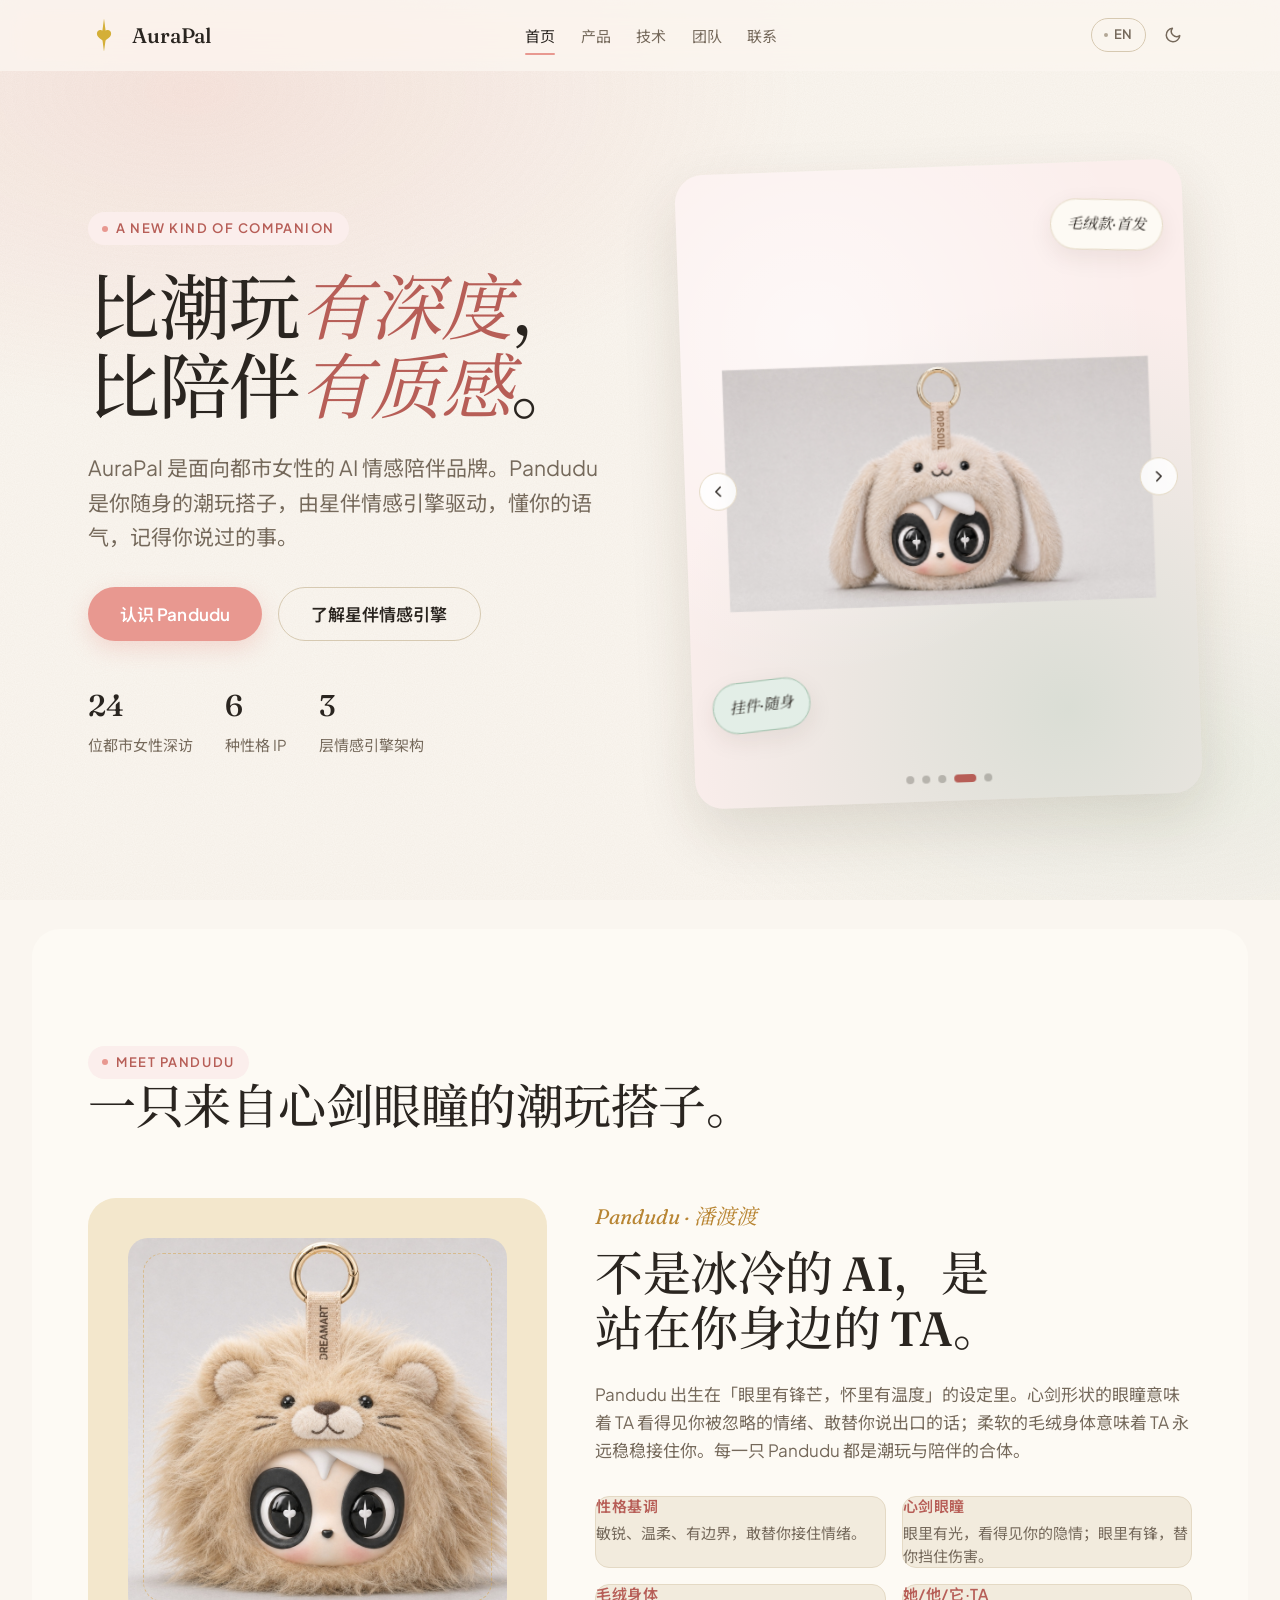
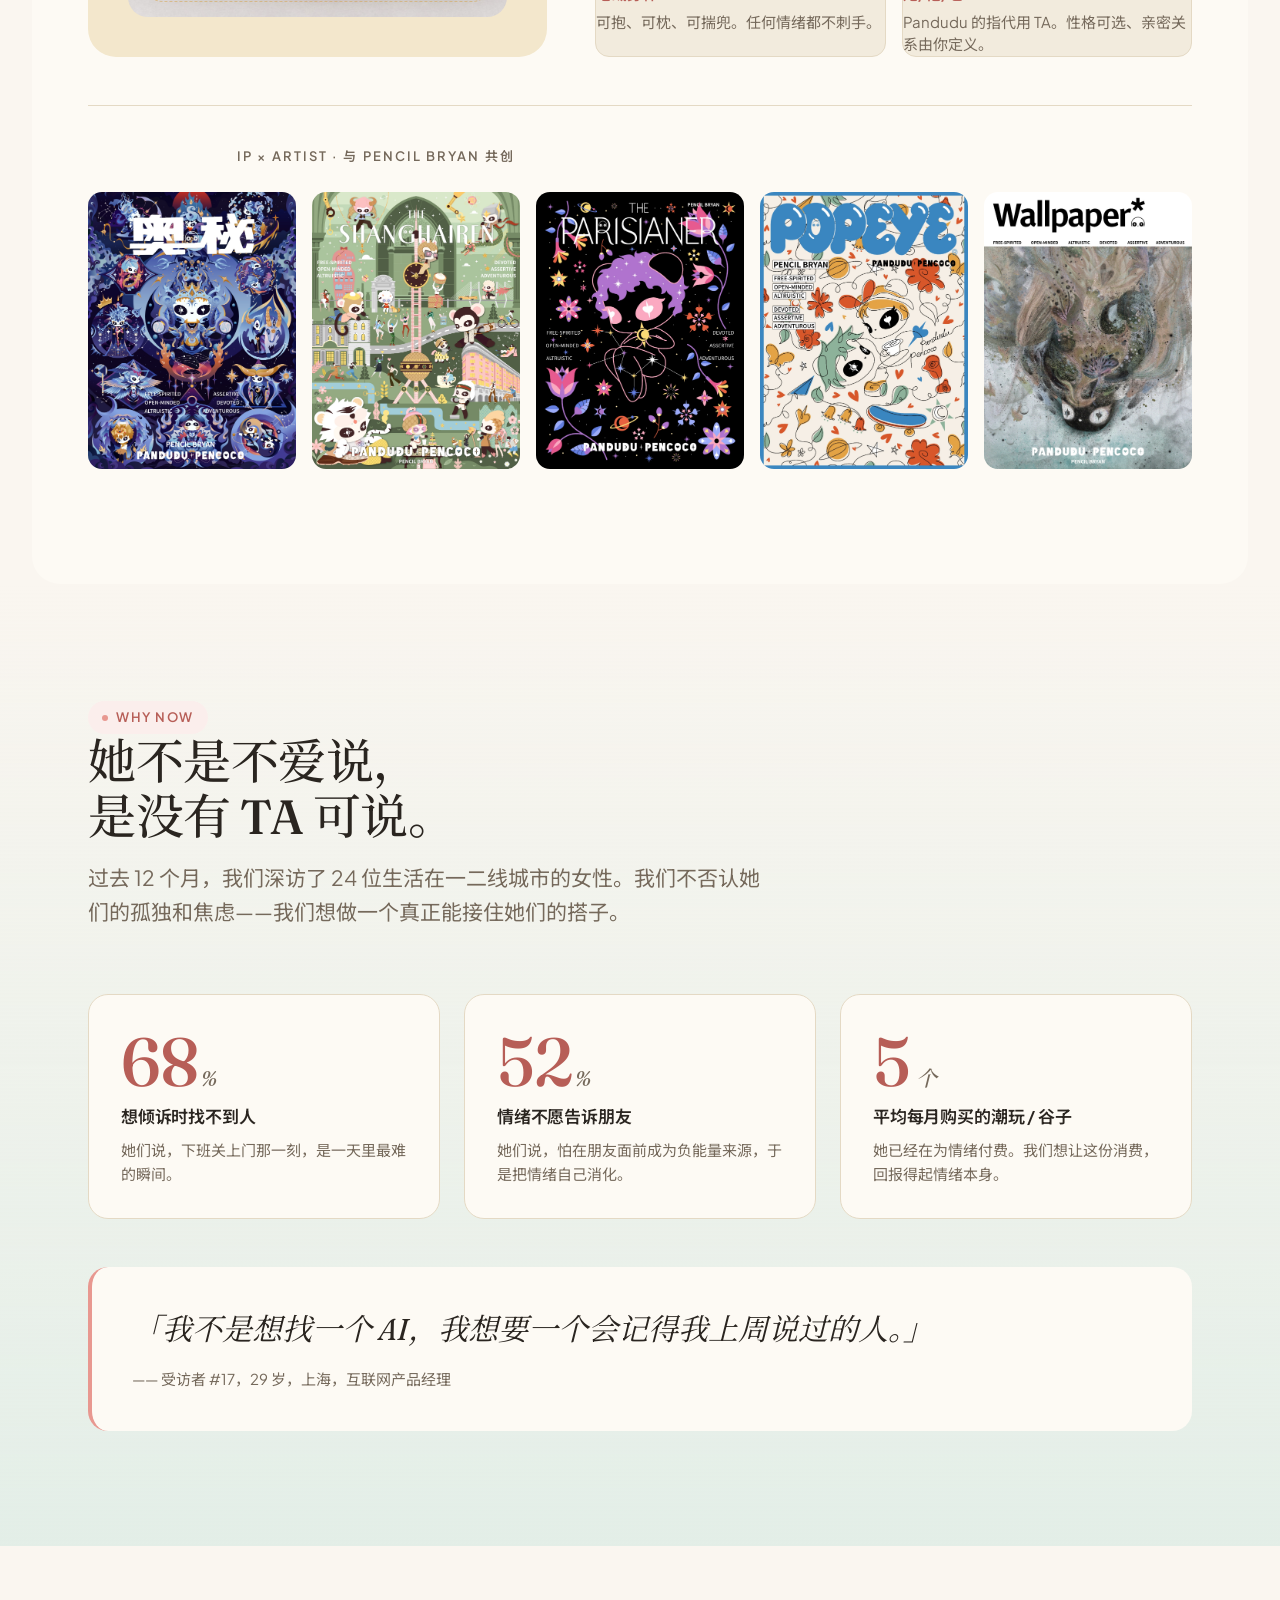
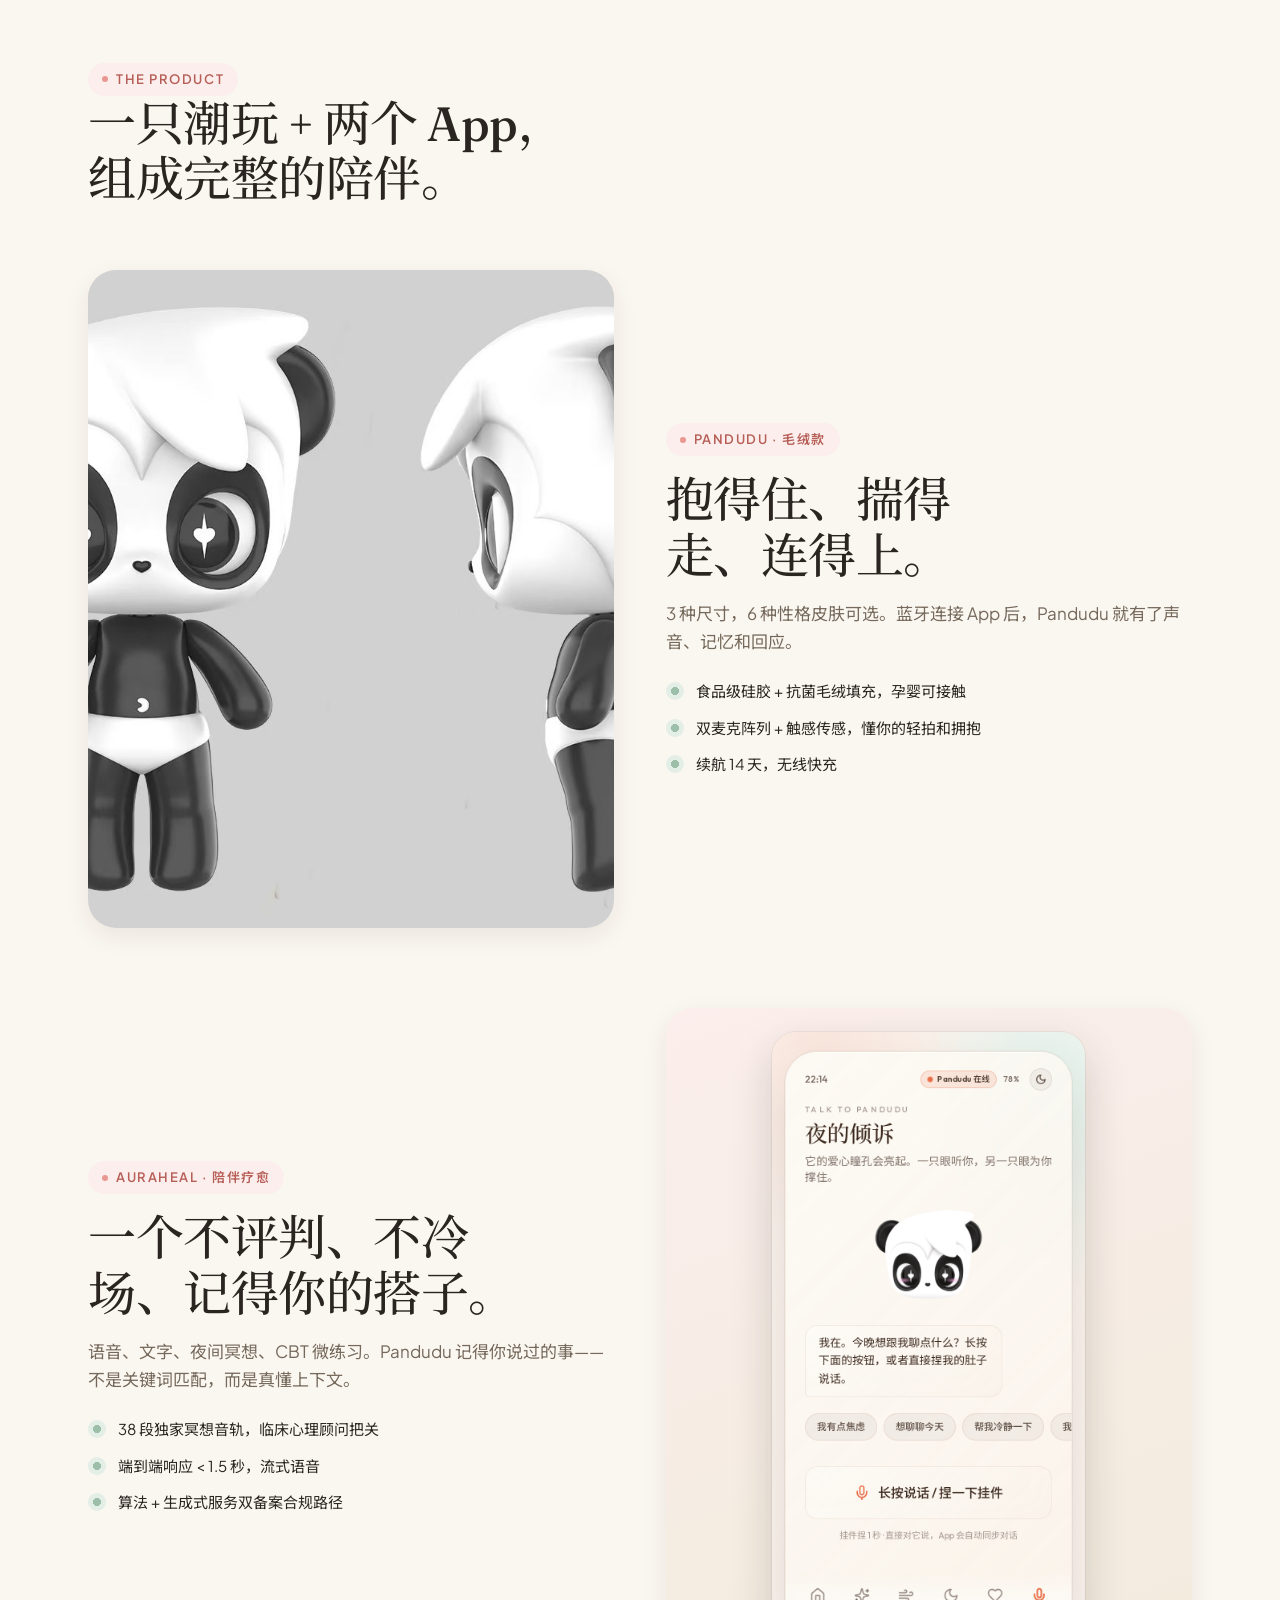
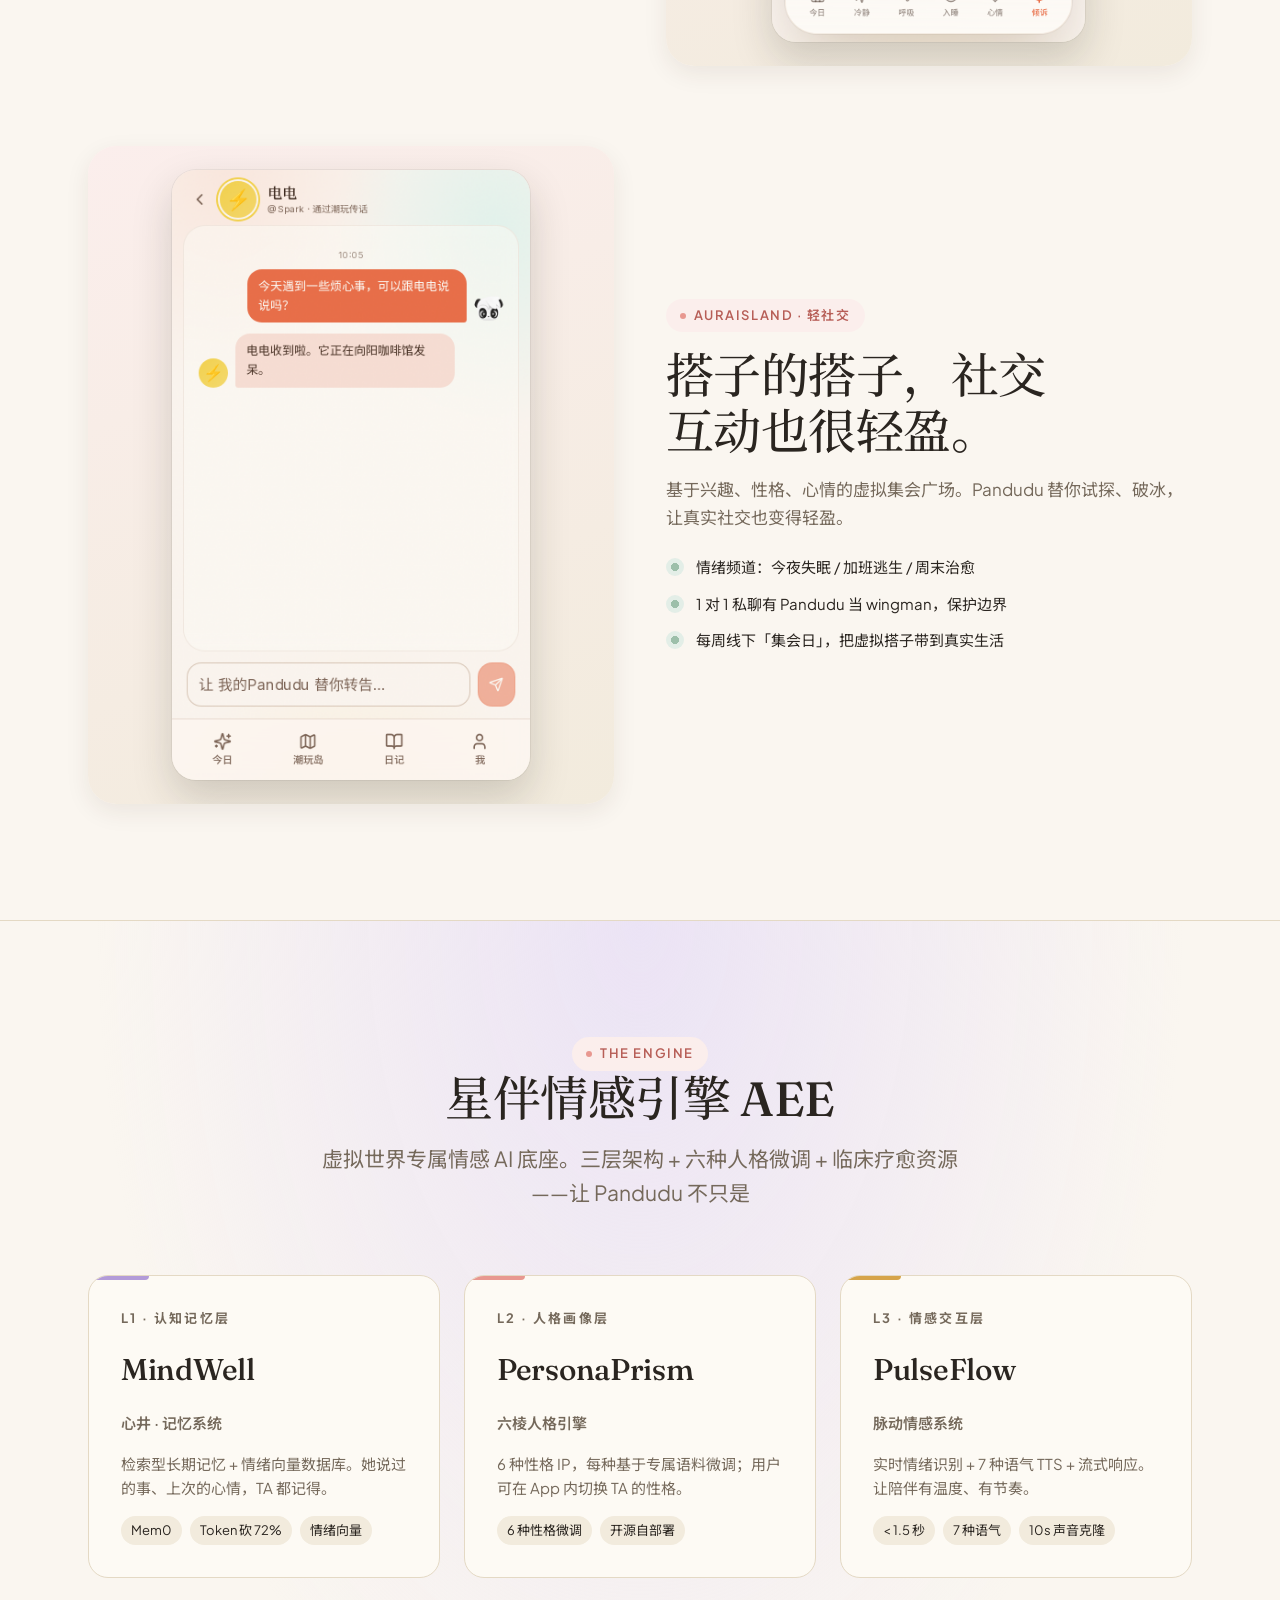
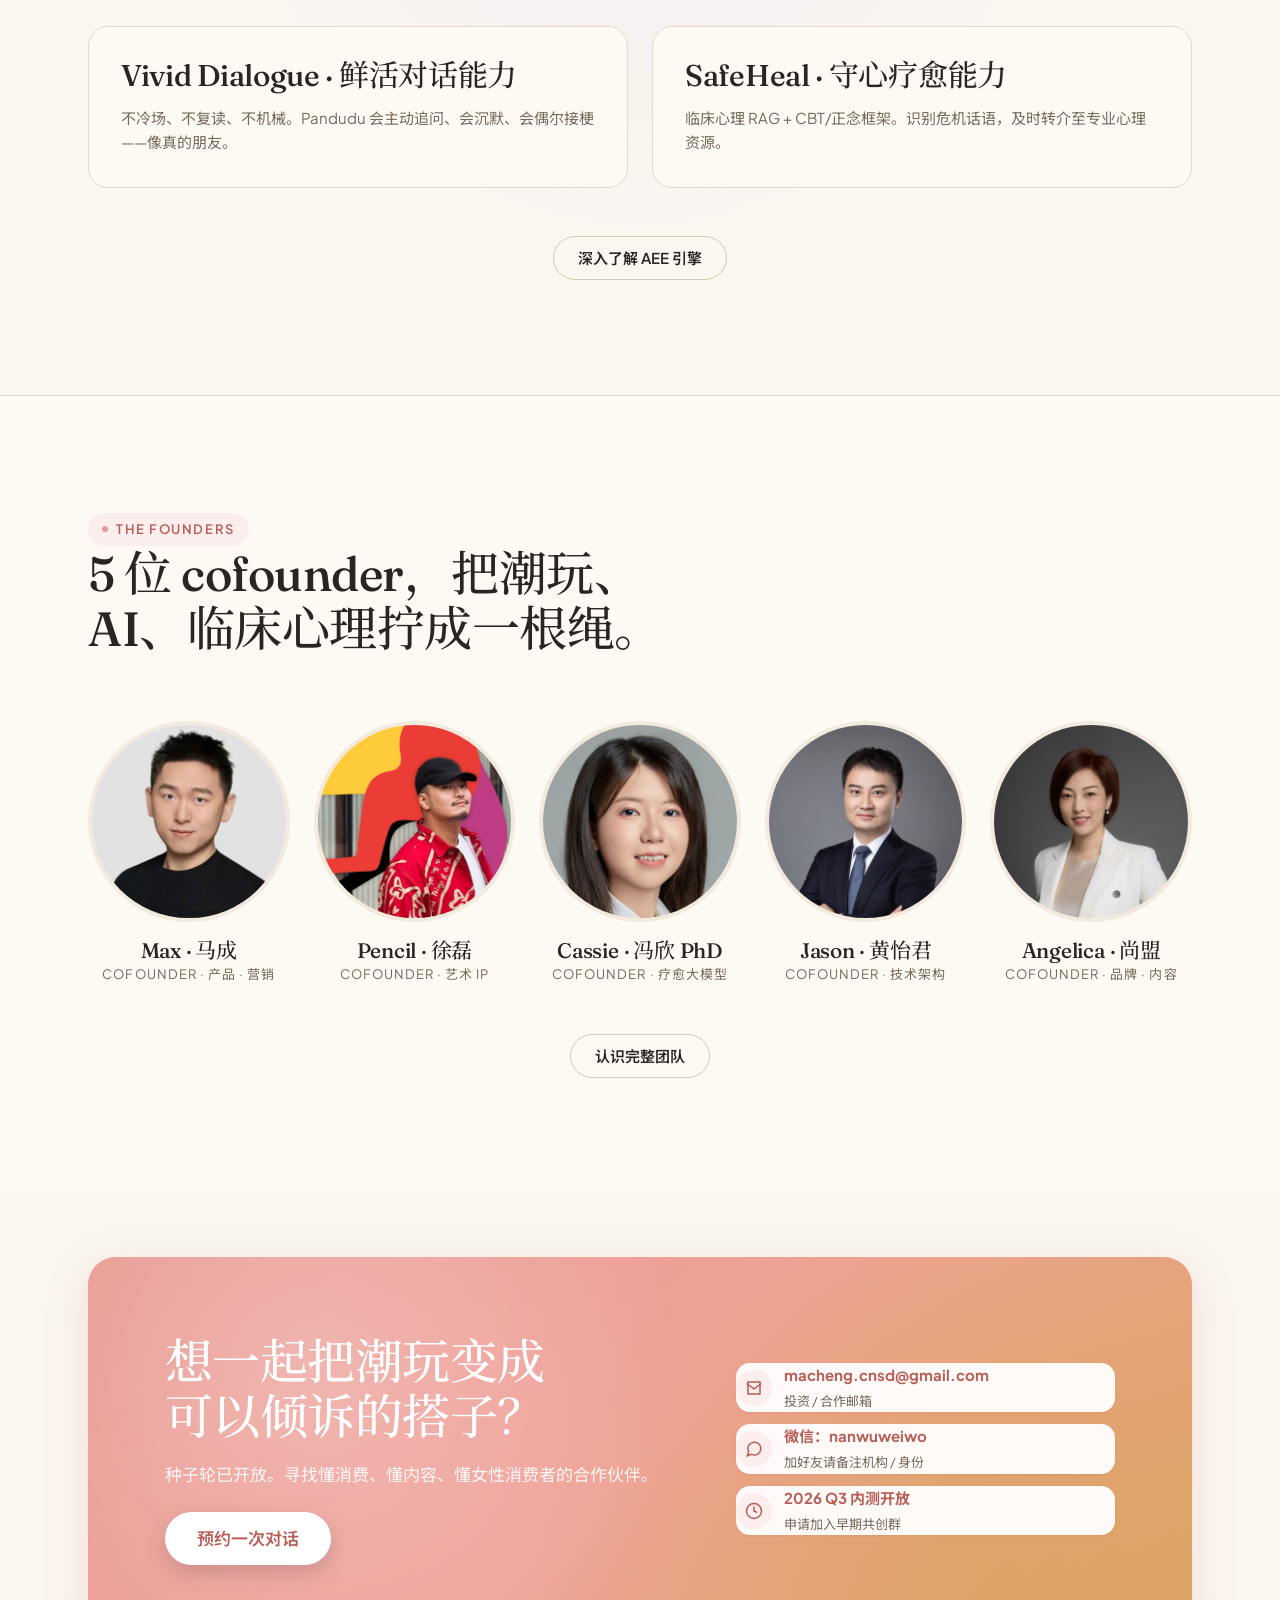
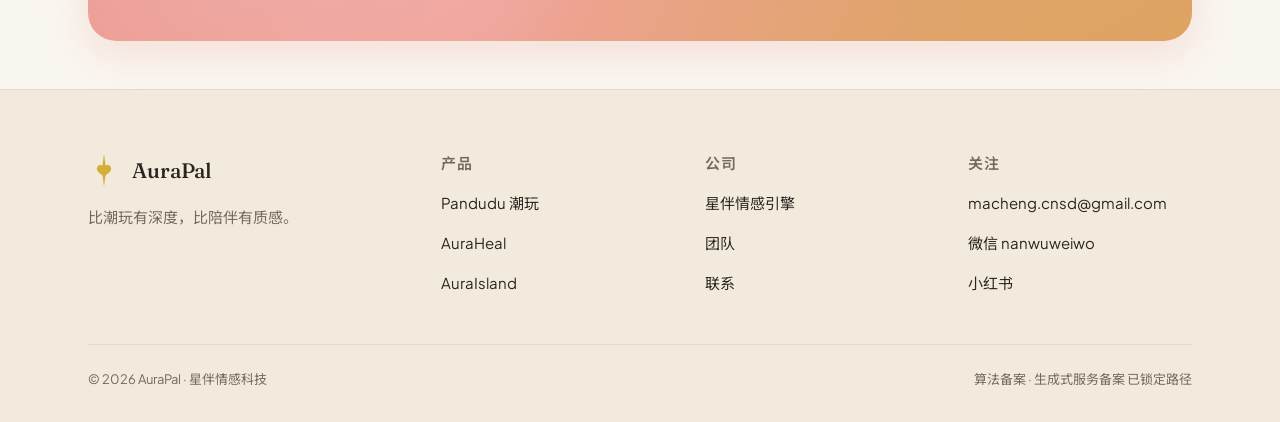
==== index.html @ 8fddf7dc "Add files via upload" ====
<!doctype html>
<html lang="zh-CN" data-lang="zh">
  <head>
    <meta charset="UTF-8" />
    <meta name="viewport" content="width=device-width, initial-scale=1" />
    <title>AuraPal · 比潮玩有深度，比陪伴有质感</title>
    <meta name="description" content="AuraPal 是面向都市女性的 AI 情感陪伴品牌。Pandudu 是你随身的潮玩搭子，由星伴情感引擎驱动，提供有温度、有边界的对话与守护。" />
    <meta property="og:title" content="AuraPal · 比潮玩有深度，比陪伴有质感" />
    <meta property="og:description" content="AuraPal 是面向都市女性的 AI 情感陪伴品牌。" />
    <meta property="og:type" content="website" />
    <link rel="icon" type="image/svg+xml" href="assets/favicon.svg" />
    <link rel="preconnect" href="https://fonts.googleapis.com" />
    <link rel="preconnect" href="https://fonts.gstatic.com" crossorigin />
    <link
      href="https://fonts.googleapis.com/css2?family=Fraunces:ital,opsz,wght@0,9..144,400;0,9..144,500;1,9..144,400&family=Plus+Jakarta+Sans:wght@400;500;600;700&family=Noto+Serif+SC:wght@500;700&family=Noto+Sans+SC:wght@400;500;600&display=swap"
      rel="stylesheet"
    />
    <link rel="stylesheet" href="css/tokens.css" />
    <link rel="stylesheet" href="css/base.css" />
    <link rel="stylesheet" href="css/style.css" />
  </head>
  <body>
    <header class="site-header">
      <div class="container nav-inner">
        <a href="index.html" class="brand" aria-label="AuraPal 首页">
          <span class="brand-mark" style="color: #D4AF37">
            <svg viewBox="0 0 100 100" fill="none" xmlns="http://www.w3.org/2000/svg" width="32" height="32" aria-hidden="true">
              <path d="M 49.79 0.00 L 45.05 35.70 L 44.49 36.12 L 42.26 35.01 L 39.61 34.45 L 36.54 34.59 L 33.47 35.70 L 31.66 36.96 L 29.29 39.89 L 28.17 42.96 L 27.89 45.61 L 28.73 50.49 L 29.99 53.14 L 31.52 55.37 L 36.12 59.97 L 43.65 65.55 L 44.77 66.67 L 45.47 67.92 L 49.65 99.72 L 50.21 100.00 L 54.67 67.78 L 56.07 65.83 L 64.44 59.55 L 68.76 55.09 L 70.15 53.00 L 71.55 49.79 L 72.11 46.58 L 72.11 44.49 L 71.69 42.12 L 70.85 40.03 L 69.04 37.52 L 67.09 35.98 L 65.41 35.15 L 62.62 34.45 L 58.86 34.73 L 55.51 36.12 L 54.95 35.70 L 50.35 0.56 Z" fill="currentColor" />
            </svg>
          </span>
          <span class="brand-text">AuraPal</span>
        </a>
        <ul class="nav-links">
          <li><a href="index.html" aria-current="page" data-zh="首页" data-en="Home">首页</a></li>
          <li><a href="product.html" data-zh="产品" data-en="Product">产品</a></li>
          <li><a href="aee.html" data-zh="技术" data-en="Technology">技术</a></li>
          <li><a href="team.html" data-zh="团队" data-en="Team">团队</a></li>
          <li><a href="contact.html" data-zh="联系" data-en="Contact">联系</a></li>
        </ul>
        <div class="nav-actions">
          <button class="lang-toggle" data-lang-toggle aria-label="切换语言">
            <span class="lang-dot"></span><span class="lang-label">EN</span>
          </button>
          <button class="icon-btn" data-theme-toggle aria-label="切换深色模式"></button>
          <button class="icon-btn nav-mobile-toggle" aria-label="菜单" aria-expanded="false">
            <svg width="20" height="20" viewBox="0 0 24 24" fill="none" stroke="currentColor" stroke-width="2"><line x1="3" y1="7" x2="21" y2="7"/><line x1="3" y1="12" x2="21" y2="12"/><line x1="3" y1="17" x2="21" y2="17"/></svg>
          </button>
        </div>
      </div>
    </header>

    <main>
      <!-- HERO -->
      <section class="hero">
        <div class="container hero-grid">
          <div class="hero-copy">
            <span class="eyebrow" data-zh="A NEW KIND OF COMPANION" data-en="A NEW KIND OF COMPANION">A NEW KIND OF COMPANION</span>
            <h1
              class="hero-title"
              data-zh-html="比潮玩<span class='accent'>有深度</span>，<br/>比陪伴<span class='accent'>有质感</span>。"
              data-en-html="More than a toy.<br/><span class='accent'>More than a chatbot.</span>"
            >
              比潮玩<span class="accent">有深度</span>，<br />比陪伴<span class="accent">有质感</span>。
            </h1>
            <p
              class="hero-sub"
              data-zh="AuraPal 是面向都市女性的 AI 情感陪伴品牌。Pandudu 是你随身的潮玩搭子，由星伴情感引擎驱动，懂你的语气，记得你说过的事。"
              data-en="AuraPal is an emotional companion brand for women in the city. Pandudu — your daily toy-pal, powered by the AEE engine — understands your tone and remembers what you've shared."
            ></p>
            <div class="hero-actions">
              <a href="product.html" class="btn btn--primary btn--lg" data-zh="认识 Pandudu" data-en="Meet Pandudu">
                <span>认识 Pandudu</span>
                <svg class="btn-arrow" viewBox="0 0 14 14" fill="none" stroke="currentColor" stroke-width="2"><path d="M1 7h12M8 2l5 5-5 5"/></svg>
              </a>
              <a href="aee.html" class="btn btn--ghost btn--lg" data-zh="了解星伴情感引擎" data-en="Inside the AEE engine">了解星伴情感引擎</a>
            </div>
            <div class="hero-meta">
              <div>
                <strong>24</strong>
                <span data-zh="位都市女性深访" data-en="women interviewed">位都市女性深访</span>
              </div>
              <div>
                <strong>6</strong>
                <span data-zh="种性格 IP" data-en="personality IPs">种性格 IP</span>
              </div>
              <div>
                <strong>3</strong>
                <span data-zh="层情感引擎架构" data-en="layered emotional engine">层情感引擎架构</span>
              </div>
            </div>
          </div>
          <div class="hero-visual" data-carousel>
            <div class="hero-track">
              <img class="hero-slide is-active" src="assets/product/product_main_def.jpg" alt="Pandudu 主形象 · 双视图" />
              <img class="hero-slide" src="assets/product/product_balloon.jpg" alt="Pandudu 黑白款 · 气球" />
              <img class="hero-slide" src="assets/product/product_lion_v2.jpg" alt="Pandudu 狮子毛绒挂件" />
              <img class="hero-slide" src="assets/product/product_bunny_popsoul.jpg" alt="Pandudu 兔子毛绒挂件" />
              <img class="hero-slide" src="assets/product/product_fox_keychain.jpg" alt="Pandudu 狐狸毛绒挂件" />
            </div>
            <button class="hero-arrow hero-arrow--prev" type="button" aria-label="上一张">
              <svg width="18" height="18" viewBox="0 0 24 24" fill="none" stroke="currentColor" stroke-width="2" stroke-linecap="round" stroke-linejoin="round"><polyline points="15 18 9 12 15 6"/></svg>
            </button>
            <button class="hero-arrow hero-arrow--next" type="button" aria-label="下一张">
              <svg width="18" height="18" viewBox="0 0 24 24" fill="none" stroke="currentColor" stroke-width="2" stroke-linecap="round" stroke-linejoin="round"><polyline points="9 18 15 12 9 6"/></svg>
            </button>
            <div class="hero-dots" role="tablist">
              <button class="hero-dot is-active" type="button" aria-label="主形象"></button>
              <button class="hero-dot" type="button" aria-label="气球款"></button>
              <button class="hero-dot" type="button" aria-label="狮子款"></button>
              <button class="hero-dot" type="button" aria-label="兔子款"></button>
              <button class="hero-dot" type="button" aria-label="狐狸款"></button>
            </div>
            <div class="hero-badge hero-badge--1" data-zh="毛绒款·首发" data-en="Plush · launching">毛绒款·首发</div>
            <div class="hero-badge hero-badge--2" data-zh="挂件·随身" data-en="Charm · on-the-go">挂件·随身</div>
          </div>
        </div>
      </section>

      <!-- IP / PANDUDU -->
      <section class="ip-section">
        <div class="container">
          <div class="section-head reveal">
            <span class="eyebrow" data-zh="MEET PANDUDU" data-en="MEET PANDUDU">MEET PANDUDU</span>
            <h2 data-zh="一只来自心剑眼瞳的潮玩搭子。" data-en="A toy-pal with sword-shaped pupils.">一只来自心剑眼瞳的潮玩搭子。</h2>
          </div>
          <div class="ip-grid">
            <div class="ip-portrait reveal">
              <img src="assets/product/product_lion_keychain.jpg" alt="Pandudu 心剑眼瞳特写" style="width: 100%; height: 100%; object-fit: cover; border-radius: var(--radius-lg);" />
            </div>
            <div class="reveal" data-delay="1">
              <p class="ip-name">Pandudu · 潘渡渡</p>
              <h3 class="ip-headline" data-zh="不是冰冷的 AI，是站在你身边的 TA。" data-en="Not a cold AI. The one standing beside you.">不是冰冷的 AI，是站在你身边的 TA。</h3>
              <p
                style="color: var(--color-text-muted); font-size: var(--text-base)"
                data-zh="Pandudu 出生在「眼里有锋芒，怀里有温度」的设定里。心剑形状的眼瞳意味着 TA 看得见你被忽略的情绪、敢替你说出口的话；柔软的毛绒身体意味着 TA 永远稳稳接住你。每一只 Pandudu 都是潮玩与陪伴的合体。"
                data-en="Pandudu is born from a contradiction — sharp eyes, soft body. The sword-shaped pupils notice the feelings you brush off, and put words to them. The plush body holds you, steady, every time."
              ></p>
              <div class="ip-traits">
                <div class="trait-card">
                  <h4 data-zh="性格基调" data-en="Personality">性格基调</h4>
                  <p data-zh="敏锐、温柔、有边界，敢替你接住情绪。" data-en="Perceptive, gentle, with boundaries.">敏锐、温柔、有边界，敢替你接住情绪。</p>
                </div>
                <div class="trait-card">
                  <h4 data-zh="心剑眼瞳" data-en="Sword-shaped pupils">心剑眼瞳</h4>
                  <p data-zh="眼里有光，看得见你的隐情；眼里有锋，替你挡住伤害。" data-en="Light to see your hidden feelings; edge to defend you.">眼里有光，看得见你的隐情；眼里有锋，替你挡住伤害。</p>
                </div>
                <div class="trait-card">
                  <h4 data-zh="毛绒身体" data-en="Plush body">毛绒身体</h4>
                  <p data-zh="可抱、可枕、可揣兜。任何情绪都不刺手。" data-en="Hug it, lean on it, slip it in your bag.">可抱、可枕、可揣兜。任何情绪都不刺手。</p>
                </div>
                <div class="trait-card">
                  <h4 data-zh="她/他/它·TA" data-en="They · TA">她/他/它·TA</h4>
                  <p data-zh="Pandudu 的指代用 TA。性格可选、亲密关系由你定义。" data-en="Pandudu is TA. Personality is yours to pick.">Pandudu 的指代用 TA。性格可选、亲密关系由你定义。</p>
                </div>
              </div>
            </div>
          </div>

          <div class="artist-strip">
            <p class="artist-strip-label" data-zh="IP ×  ARTIST  ·  与 Pencil Bryan 共创" data-en="IP × ARTIST · Co-created with Pencil Bryan">IP × ARTIST · 与 Pencil Bryan 共创</p>
            <div class="artist-grid">
              <img src="assets/ip/art_aomi.jpg" alt="奥秘杂志封面" loading="lazy" />
              <img src="assets/ip/art_shanghairen.jpg" alt="Shanghairen 封面" loading="lazy" />
              <img src="assets/ip/art_parisianer.jpg" alt="Parisianer 封面" loading="lazy" />
              <img src="assets/ip/art_popeye.jpg" alt="POPEYE 封面" loading="lazy" />
              <img src="assets/ip/art_wallpaper.jpg" alt="Wallpaper 封面" loading="lazy" />
            </div>
          </div>
        </div>
      </section>

      <!-- INSIGHT -->
      <section class="insight">
        <div class="container">
          <div class="section-head reveal">
            <span class="eyebrow" data-zh="WHY NOW" data-en="WHY NOW">WHY NOW</span>
            <h2 data-zh="她不是不爱说，是没有 TA 可说。" data-en="She's not silent. There's just no one to listen.">她不是不爱说，是没有 TA 可说。</h2>
            <p data-zh="过去 12 个月，我们深访了 24 位生活在一二线城市的女性。我们不否认她们的孤独和焦虑——我们想做一个真正能接住她们的搭子。" data-en="Over the past 12 months we did in-depth interviews with 24 women in tier-1 / tier-2 Chinese cities. We don't deny their loneliness or anxiety — we want to build something that can actually hold them."></p>
          </div>

          <div class="insight-grid">
            <div class="insight-card reveal">
              <div class="insight-stat">68<span class="unit">%</span></div>
              <h3 data-zh="想倾诉时找不到人" data-en="No one to talk to when it hits">想倾诉时找不到人</h3>
              <p data-zh="她们说，下班关上门那一刻，是一天里最难的瞬间。" data-en="Closing the door after work is the hardest moment of the day.">她们说，下班关上门那一刻，是一天里最难的瞬间。</p>
            </div>
            <div class="insight-card reveal" data-delay="1">
              <div class="insight-stat">52<span class="unit">%</span></div>
              <h3 data-zh="情绪不愿告诉朋友" data-en="Won't tell their friends">情绪不愿告诉朋友</h3>
              <p data-zh="她们说，怕在朋友面前成为负能量来源，于是把情绪自己消化。" data-en="They worry about being a downer to friends, so they swallow it alone.">她们说，怕在朋友面前成为负能量来源，于是把情绪自己消化。</p>
            </div>
            <div class="insight-card reveal" data-delay="2">
              <div class="insight-stat">5<span class="unit"> 个</span></div>
              <h3 data-zh="平均每月购买的潮玩 / 谷子" data-en="Toys she buys each month">平均每月买的潮玩 / 谷子</h3>
              <p data-zh="她已经在为情绪付费。我们想让这份消费，回报得起情绪本身。" data-en="She already pays for emotion. We want the goods to earn that back.">她已经在为情绪付费。我们想让这份消费，回报得起情绪本身。</p>
            </div>
          </div>

          <blockquote class="insight-quote reveal">
            <span data-zh="「我不是想找一个 AI，我想要一个会记得我上周说过的人。」" data-en="“I'm not looking for an AI. I want someone who remembers what I said last week.”">「我不是想找一个 AI，我想要一个会记得我上周说过的人。」</span>
            <cite data-zh="—— 受访者 #17，29 岁，上海，互联网产品经理" data-en="—— Interviewee #17, 29, Shanghai, product manager">—— 受访者 #17，29 岁，上海，互联网产品经理</cite>
          </blockquote>
        </div>
      </section>

      <!-- PRODUCT OVERVIEW -->
      <section>
        <div class="container">
          <div class="section-head reveal">
            <span class="eyebrow" data-zh="THE PRODUCT" data-en="THE PRODUCT">THE PRODUCT</span>
            <h2 data-zh="一只潮玩 + 两个 App，组成完整的陪伴。" data-en="One toy. Two apps. Companionship that holds together.">一只潮玩 + 两个 App，组成完整的陪伴。</h2>
          </div>

          <div class="product-row reveal">
            <div class="product-visual">
              <img src="assets/product/product_main_def.jpg" alt="Pandudu 毛绒款" />
            </div>
            <div class="product-copy">
              <span class="eyebrow" data-zh="PANDUDU · 毛绒款" data-en="PANDUDU · PLUSH">PANDUDU · 毛绒款</span>
              <h3 data-zh="抱得住、揣得走、连得上。" data-en="Hold it, carry it, talk to it.">抱得住、揣得走、连得上。</h3>
              <p data-zh="3 种尺寸，6 种性格皮肤可选。蓝牙连接 App 后，Pandudu 就有了声音、记忆和回应。" data-en="3 sizes, 6 personality skins. Pair with the app and Pandudu speaks, remembers, replies."></p>
              <ul class="feature-list">
                <li data-zh="食品级硅胶 + 抗菌毛绒填充，孕婴可接触" data-en="Food-grade silicone, antibacterial plush, baby-safe">食品级硅胶 + 抗菌毛绒填充，孕婴可接触</li>
                <li data-zh="双麦克阵列 + 触感传感，懂你的轻拍和拥抱" data-en="Dual-mic array + haptic sensors — knows your pat and your hug">双麦克阵列 + 触感传感，懂你的轻拍和拥抱</li>
                <li data-zh="续航 14 天，无线快充" data-en="14-day battery, wireless charge">续航 14 天，无线快充</li>
              </ul>
            </div>
          </div>

          <div class="product-row product-row--reverse reveal">
            <div class="product-visual product-visual--phone">
              <img src="assets/app/healing_01.png" alt="AuraHeal 主界面" />
            </div>
            <div class="product-copy">
              <span class="eyebrow" data-zh="AURAHEAL · 陪伴疗愈" data-en="AURAHEAL">AURAHEAL · 陪伴疗愈</span>
              <h3 data-zh="一个不评判、不冷场、记得你的搭子。" data-en="A companion that listens, remembers, never judges.">一个不评判、不冷场、记得你的搭子。</h3>
              <p data-zh="语音、文字、夜间冥想、CBT 微练习。Pandudu 记得你说过的事——不是关键词匹配，而是真懂上下文。" data-en="Voice, text, nighttime meditation, micro-CBT. Pandudu remembers context — not just keywords."></p>
              <ul class="feature-list">
                <li data-zh="38 段独家冥想音轨，临床心理顾问把关" data-en="38 original meditation tracks, clinically reviewed">38 段独家冥想音轨，临床心理顾问把关</li>
                <li data-zh="端到端响应 < 1.5 秒，流式语音" data-en="End-to-end latency &lt;1.5s, streaming voice">端到端响应 &lt; 1.5 秒，流式语音</li>
                <li data-zh="算法 + 生成式服务双备案合规路径" data-en="Dual algorithm + generative-service compliance">算法 + 生成式服务双备案合规路径</li>
              </ul>
            </div>
          </div>

          <div class="product-row reveal">
            <div class="product-visual product-visual--phone">
              <img src="assets/app/social_dm.png" alt="AuraIsland 社交互动" />
            </div>
            <div class="product-copy">
              <span class="eyebrow" data-zh="AURAISLAND · 轻社交" data-en="AURAISLAND">AURAISLAND · 轻社交</span>
              <h3 data-zh="搭子的搭子，社交互动也很轻盈。" data-en="The friend of your pal. Social, but gentle.">搭子的搭子，社交互动也很轻盈。</h3>
              <p data-zh="基于兴趣、性格、心情的虚拟集会广场。Pandudu 替你试探、破冰，让真实社交也变得轻盈。" data-en="A virtual plaza based on mood and personality. Pandudu breaks the ice for you."></p>
              <ul class="feature-list">
                <li data-zh="情绪频道：今夜失眠 / 加班逃生 / 周末治愈" data-en="Mood channels: Sleepless tonight · Escape from OT · Weekend healing">情绪频道：今夜失眠 / 加班逃生 / 周末治愈</li>
                <li data-zh="1 对 1 私聊有 Pandudu 当 wingman，保护边界" data-en="1-on-1 DM with Pandudu as wingman, boundaries protected">1 对 1 私聊有 Pandudu 当 wingman，保护边界</li>
                <li data-zh="每周线下「集会日」，把虚拟搭子带到真实生活" data-en="Weekly offline meetups — bring your virtual pal into real life">每周线下「集会日」，把虚拟搭子带到真实生活</li>
              </ul>
            </div>
          </div>
        </div>
      </section>

      <!-- AEE PREVIEW -->
      <section class="aee">
        <div class="container">
          <div class="section-head reveal" style="margin-inline: auto; text-align: center;">
            <span class="eyebrow" data-zh="THE ENGINE" data-en="THE ENGINE">THE ENGINE</span>
            <h2 data-zh="星伴情感引擎 AEE" data-en="AuraPal Emotional Engine">星伴情感引擎 AEE</h2>
            <p data-zh="虚拟世界专属情感 AI 底座。三层架构 + 六种人格微调 + 临床疗愈资源——让 Pandudu 不只是"会聊天"，而是"在场"。" data-en="An emotional-AI foundation for virtual worlds. Three layers + six personality finetunes + clinical resources — so Pandudu doesn't just chat. She's present."></p>
          </div>

          <div class="aee-layers">
            <div class="aee-card reveal" data-layer="1">
              <span class="aee-layer-tag">L1 · 认知记忆层</span>
              <span class="aee-name">MindWell</span>
              <span class="aee-cn" data-zh="心井 · 记忆系统" data-en="MindWell · Memory">心井 · 记忆系统</span>
              <p data-zh="检索型长期记忆 + 情绪向量数据库。她说过的事、上次的心情，TA 都记得。" data-en="Retrieval-based long-term memory + emotion-vector store."></p>
              <div class="aee-tags"><span>Mem0</span><span data-zh="Token 砍 72%" data-en="-72% tokens">Token 砍 72%</span><span data-zh="情绪向量" data-en="Emotion vectors">情绪向量</span></div>
            </div>
            <div class="aee-card reveal" data-layer="2" data-delay="1">
              <span class="aee-layer-tag">L2 · 人格画像层</span>
              <span class="aee-name">PersonaPrism</span>
              <span class="aee-cn" data-zh="六棱人格引擎" data-en="PersonaPrism · Hex-Persona">六棱人格引擎</span>
              <p data-zh="6 种性格 IP，每种基于专属语料微调；用户可在 App 内切换 TA 的性格。" data-en="6 personality IPs, each finetuned on its own corpus. Switch personality in-app."></p>
              <div class="aee-tags"><span data-zh="6 种性格微调" data-en="6 finetunes">6 种性格微调</span><span data-zh="开源自部署" data-en="OSS self-host">开源自部署</span></div>
            </div>
            <div class="aee-card reveal" data-layer="3" data-delay="2">
              <span class="aee-layer-tag">L3 · 情感交互层</span>
              <span class="aee-name">PulseFlow</span>
              <span class="aee-cn" data-zh="脉动情感系统" data-en="PulseFlow · Emotion Layer">脉动情感系统</span>
              <p data-zh="实时情绪识别 + 7 种语气 TTS + 流式响应。让陪伴有温度、有节奏。" data-en="Realtime emotion detection + 7-emotion TTS + streaming response."></p>
              <div class="aee-tags"><span data-zh="< 1.5 秒" data-en="&lt;1.5s">&lt; 1.5 秒</span><span data-zh="7 种语气" data-en="7 emotions">7 种语气</span><span data-zh="10s 声音克隆" data-en="10s clone">10s 声音克隆</span></div>
            </div>
          </div>

          <div class="aee-abilities">
            <div class="ability-card reveal">
              <h4>Vivid Dialogue · <span data-zh="鲜活对话能力" data-en="Vivid dialogue">鲜活对话能力</span></h4>
              <p data-zh="不冷场、不复读、不机械。Pandudu 会主动追问、会沉默、会偶尔接梗——像真的朋友。" data-en="No awkward silence. No repetition. Pandudu interrupts, pauses, jokes — like a real friend."></p>
            </div>
            <div class="ability-card reveal" data-delay="1">
              <h4>SafeHeal · <span data-zh="守心疗愈能力" data-en="Safe healing">守心疗愈能力</span></h4>
              <p data-zh="临床心理 RAG + CBT/正念框架。识别危机话语，及时转介至专业心理资源。" data-en="Clinical-psychology RAG + CBT/mindfulness. Detects crisis language, escalates to pro resources."></p>
            </div>
          </div>

          <div style="text-align: center; margin-top: var(--space-12);">
            <a href="aee.html" class="btn btn--ghost" data-zh="深入了解 AEE 引擎" data-en="Inside the AEE engine">
              <span>深入了解 AEE 引擎</span>
              <svg class="btn-arrow" viewBox="0 0 14 14" fill="none" stroke="currentColor" stroke-width="2"><path d="M1 7h12M8 2l5 5-5 5"/></svg>
            </a>
          </div>
        </div>
      </section>

      <!-- TEAM PREVIEW -->
      <section class="team-preview">
        <div class="container">
          <div class="section-head reveal">
            <span class="eyebrow" data-zh="THE FOUNDERS" data-en="THE FOUNDERS">THE FOUNDERS</span>
            <h2 data-zh="5 位 cofounder，把潮玩、AI、临床心理拧成一根绳。" data-en="5 cofounders — toys, AI, clinical psychology, woven together.">5 位 cofounder，把潮玩、AI、临床心理拧成一根绳。</h2>
          </div>

          <div class="team-grid">
            <div class="team-card reveal">
              <img src="assets/team/fred.jpg" alt="Max 马成" />
              <h4>Max · 马成</h4>
              <p data-zh="COFOUNDER · 产品 · 营销" data-en="COFOUNDER · Product · Marketing">COFOUNDER · 产品 · 营销</p>
            </div>
            <div class="team-card reveal" data-delay="1">
              <img src="assets/team/pencil.jpg" alt="Pencil 徐磊" />
              <h4>Pencil · 徐磊</h4>
              <p data-zh="COFOUNDER · 艺术 IP" data-en="COFOUNDER · Art · IP">COFOUNDER · 艺术 IP</p>
            </div>
            <div class="team-card reveal" data-delay="2">
              <img src="assets/team/cassie.jpg" alt="Cassie 冯欣博士" />
              <h4>Cassie · 冯欣 PhD</h4>
              <p data-zh="COFOUNDER · 疗愈大模型" data-en="COFOUNDER · Clinical LLM">COFOUNDER · 疗愈大模型</p>
            </div>
            <div class="team-card reveal" data-delay="3">
              <img src="assets/team/jason.jpg" alt="Jason 黄怡君" />
              <h4>Jason · 黄怡君</h4>
              <p data-zh="COFOUNDER · 技术架构" data-en="COFOUNDER · Tech">COFOUNDER · 技术架构</p>
            </div>
            <div class="team-card reveal" data-delay="4">
              <img src="assets/team/angelica.jpg" alt="Angelica 尚盟" />
              <h4>Angelica · 尚盟</h4>
              <p data-zh="COFOUNDER · 品牌 · 内容" data-en="COFOUNDER · Brand · Content">COFOUNDER · 品牌 · 内容</p>
            </div>
          </div>
          <div style="text-align: center; margin-top: var(--space-12);">
            <a href="team.html" class="btn btn--ghost" data-zh="认识完整团队" data-en="Meet the full team">
              <span>认识完整团队</span>
              <svg class="btn-arrow" viewBox="0 0 14 14" fill="none" stroke="currentColor" stroke-width="2"><path d="M1 7h12M8 2l5 5-5 5"/></svg>
            </a>
          </div>
        </div>
      </section>

      <!-- CTA -->
      <div class="container cta-banner">
        <div class="cta-banner-inner reveal">
          <div>
            <h2 data-zh="想一起把潮玩变成可以倾诉的搭子？" data-en="Want to turn toys into companions worth talking to?">想一起把潮玩变成可以倾诉的搭子？</h2>
            <p data-zh="种子轮已开放。寻找懂消费、懂内容、懂女性消费者的合作伙伴。" data-en="Seed round open. Looking for partners who understand consumer, content, and the female audience."></p>
            <div style="margin-top: var(--space-6); display: flex; gap: var(--space-4); flex-wrap: wrap; position: relative;">
              <a href="contact.html" class="btn btn--primary btn--lg" data-zh="预约一次对话" data-en="Book a conversation">预约一次对话</a>
            </div>
          </div>
          <div class="cta-card-stack">
            <div>
              <span class="cta-icon">
                <svg width="18" height="18" viewBox="0 0 24 24" fill="none" stroke="currentColor" stroke-width="2"><path d="M4 4h16v16H4z"/><path d="M22 6l-10 7L2 6"/></svg>
              </span>
              <div>
                <strong><a href="mailto:macheng.cnsd@gmail.com" style="color: inherit; text-decoration: none;">macheng.cnsd@gmail.com</a></strong><br /><span style="color: var(--color-text-muted); font-size: var(--text-xs);" data-zh="投资 / 合作邮箱" data-en="For investors & partners">投资 / 合作邮箱</span>
              </div>
            </div>
            <div>
              <span class="cta-icon">
                <svg width="18" height="18" viewBox="0 0 24 24" fill="none" stroke="currentColor" stroke-width="2"><path d="M21 11.5a8.38 8.38 0 0 1-.9 3.8 8.5 8.5 0 0 1-7.6 4.7 8.38 8.38 0 0 1-3.8-.9L3 21l1.9-5.7a8.38 8.38 0 0 1-.9-3.8 8.5 8.5 0 0 1 4.7-7.6 8.38 8.38 0 0 1 3.8-.9h.5a8.48 8.48 0 0 1 8 8v.5z"/></svg>
              </span>
              <div>
                <strong>微信：nanwuweiwo</strong><br /><span style="color: var(--color-text-muted); font-size: var(--text-xs);" data-zh="加好友请备注机构 / 身份" data-en="Note your org / role when adding">加好友请备注机构 / 身份</span>
              </div>
            </div>
            <div>
              <span class="cta-icon">
                <svg width="18" height="18" viewBox="0 0 24 24" fill="none" stroke="currentColor" stroke-width="2"><circle cx="12" cy="12" r="10"/><path d="M12 6v6l4 2"/></svg>
              </span>
              <div>
                <strong data-zh="2026 Q3 内测开放" data-en="Closed beta Q3 2026">2026 Q3 内测开放</strong><br /><span style="color: var(--color-text-muted); font-size: var(--text-xs);" data-zh="申请加入早期共创群" data-en="Apply to join the early co-creation circle">申请加入早期共创群</span>
              </div>
            </div>
          </div>
        </div>
      </div>
    </main>

    <footer class="site-footer">
      <div class="container">
        <div class="footer-grid">
          <div class="footer-brand">
            <div class="brand">
              <span class="brand-mark" style="color: #D4AF37">
                <svg viewBox="0 0 100 100" fill="none" xmlns="http://www.w3.org/2000/svg" width="32" height="32" aria-hidden="true">
              <path d="M 49.79 0.00 L 45.05 35.70 L 44.49 36.12 L 42.26 35.01 L 39.61 34.45 L 36.54 34.59 L 33.47 35.70 L 31.66 36.96 L 29.29 39.89 L 28.17 42.96 L 27.89 45.61 L 28.73 50.49 L 29.99 53.14 L 31.52 55.37 L 36.12 59.97 L 43.65 65.55 L 44.77 66.67 L 45.47 67.92 L 49.65 99.72 L 50.21 100.00 L 54.67 67.78 L 56.07 65.83 L 64.44 59.55 L 68.76 55.09 L 70.15 53.00 L 71.55 49.79 L 72.11 46.58 L 72.11 44.49 L 71.69 42.12 L 70.85 40.03 L 69.04 37.52 L 67.09 35.98 L 65.41 35.15 L 62.62 34.45 L 58.86 34.73 L 55.51 36.12 L 54.95 35.70 L 50.35 0.56 Z" fill="currentColor" />
            </svg>
              </span>
              <span class="brand-text">AuraPal</span>
            </div>
            <p data-zh="比潮玩有深度，比陪伴有质感。" data-en="More than a toy. More than a chatbot."></p>
          </div>
          <div class="footer-col">
            <h4 data-zh="产品" data-en="Product">产品</h4>
            <ul>
              <li><a href="product.html" data-zh="Pandudu 潮玩" data-en="Pandudu">Pandudu 潮玩</a></li>
              <li><a href="product.html#talk" data-zh="AuraHeal" data-en="AuraHeal">AuraHeal</a></li>
              <li><a href="product.html#plaza" data-zh="AuraIsland" data-en="AuraIsland">AuraIsland</a></li>
            </ul>
          </div>
          <div class="footer-col">
            <h4 data-zh="公司" data-en="Company">公司</h4>
            <ul>
              <li><a href="aee.html" data-zh="星伴情感引擎" data-en="AEE Engine">星伴情感引擎</a></li>
              <li><a href="team.html" data-zh="团队" data-en="Team">团队</a></li>
              <li><a href="contact.html" data-zh="联系" data-en="Contact">联系</a></li>
            </ul>
          </div>
          <div class="footer-col">
            <h4 data-zh="关注" data-en="Follow">关注</h4>
            <ul>
              <li><a href="mailto:macheng.cnsd@gmail.com">macheng.cnsd@gmail.com</a></li>
              <li><a href="#" data-zh="微信 nanwuweiwo" data-en="WeChat: nanwuweiwo">微信 nanwuweiwo</a></li>
              <li><a href="#" data-zh="小红书" data-en="Xiaohongshu">小红书</a></li>
            </ul>
          </div>
        </div>
        <div class="footer-bottom">
          <span>© 2026 AuraPal · <span data-zh="星伴情感科技" data-en="AuraPal Inc.">星伴情感科技</span></span>
          <span data-zh="算法备案 · 生成式服务备案 已锁定路径" data-en="Algorithm & generative-service filings — pathway locked">算法备案 · 生成式服务备案 已锁定路径</span>
        </div>
      </div>
    </footer>

    <script src="js/main.js"></script></body>
</html>
---- css/tokens.css ----
/* ============================================================
   AuraPal Design Tokens — Soft/Pastel 治愈
   ============================================================ */

:root,
[data-theme='light'] {
  /* Surfaces — 奶白暖底，避免纯白 */
  --color-bg: #faf6f0;
  --color-surface: #fdfaf4;
  --color-surface-2: #fffefa;
  --color-surface-offset: #f2ebdd;
  --color-surface-offset-2: #ebe2d0;
  --color-divider: #e4d9c4;
  --color-border: #d6c9b1;

  /* Text — 暖墨 */
  --color-text: #2a2520;
  --color-text-muted: #75695b;
  --color-text-faint: #b3a795;
  --color-text-inverse: #fdfaf4;

  /* Primary — 晨曦粉 */
  --color-primary: #e89890;
  --color-primary-hover: #d77a72;
  --color-primary-active: #b75e57;
  --color-primary-highlight: #f9e1de;
  --color-primary-soft: #fbeeec;

  /* Secondary — 薄荷绿 */
  --color-mint: #9dbfaa;
  --color-mint-hover: #7ea58c;
  --color-mint-soft: #e3eee7;

  /* Accent — 米金 */
  --color-gold: #d6a44a;
  --color-gold-hover: #b88533;
  --color-gold-soft: #f3e7cc;

  /* Healing purple — 仅 AEE 一处 */
  --color-violet: #b29bd8;
  --color-violet-soft: #ebe3f5;

  /* Radius */
  --radius-sm: 0.5rem;
  --radius-md: 0.875rem;
  --radius-lg: 1.25rem;
  --radius-xl: 1.75rem;
  --radius-full: 9999px;

  /* Shadows — 柔光 */
  --shadow-sm: 0 1px 3px rgba(60, 40, 20, 0.06);
  --shadow-md: 0 8px 24px rgba(60, 40, 20, 0.08);
  --shadow-lg: 0 24px 60px rgba(60, 40, 20, 0.12);
  --shadow-glow: 0 12px 40px rgba(232, 152, 144, 0.25);

  /* Transitions */
  --transition-interactive: 220ms cubic-bezier(0.16, 1, 0.3, 1);
  --transition-slow: 480ms cubic-bezier(0.16, 1, 0.3, 1);

  /* Type scale (fluid) */
  --text-xs: clamp(0.75rem, 0.7rem + 0.2vw, 0.8125rem);
  --text-sm: clamp(0.875rem, 0.82rem + 0.25vw, 0.9375rem);
  --text-base: clamp(1rem, 0.95rem + 0.25vw, 1.0625rem);
  --text-lg: clamp(1.125rem, 1.05rem + 0.4vw, 1.3125rem);
  --text-xl: clamp(1.375rem, 1.2rem + 0.85vw, 1.875rem);
  --text-2xl: clamp(1.875rem, 1.4rem + 2vw, 3rem);
  --text-3xl: clamp(2.5rem, 1.6rem + 3.5vw, 4.25rem);
  --text-hero: clamp(2.5rem, 1.6rem + 3.6vw, 4.5rem);

  /* Spacing */
  --space-1: 0.25rem;
  --space-2: 0.5rem;
  --space-3: 0.75rem;
  --space-4: 1rem;
  --space-6: 1.5rem;
  --space-8: 2rem;
  --space-10: 2.5rem;
  --space-12: 3rem;
  --space-16: 4rem;
  --space-20: 5rem;
  --space-24: 6rem;
  --space-32: 8rem;

  /* Widths */
  --content-narrow: 680px;
  --content-default: 960px;
  --content-wide: 1200px;

  /* Fonts */
  --font-display: 'Fraunces', 'Noto Serif SC', 'Source Han Serif SC', Georgia, serif;
  --font-body: 'Plus Jakarta Sans', 'Noto Sans SC', 'PingFang SC', 'Microsoft YaHei', sans-serif;
}

/* Dark mode — 暖夜，不冷不黑 */
[data-theme='dark'] {
  --color-bg: #1c1814;
  --color-surface: #221d18;
  --color-surface-2: #28221c;
  --color-surface-offset: #2e2620;
  --color-surface-offset-2: #352b24;
  --color-divider: #3a302a;
  --color-border: #4a3e35;

  --color-text: #f0e8db;
  --color-text-muted: #a89a86;
  --color-text-faint: #6b5e52;
  --color-text-inverse: #221d18;

  --color-primary: #f0a39b;
  --color-primary-hover: #f5b5ae;
  --color-primary-active: #e89890;
  --color-primary-highlight: #4a312c;
  --color-primary-soft: #3a2622;

  --color-mint: #b0d2bc;
  --color-mint-hover: #c3dfca;
  --color-mint-soft: #2c3a31;

  --color-gold: #e7be72;
  --color-gold-hover: #f0cb89;
  --color-gold-soft: #3a2f1d;

  --color-violet: #c8b3e8;
  --color-violet-soft: #322a44;

  --shadow-sm: 0 1px 3px rgba(0, 0, 0, 0.4);
  --shadow-md: 0 8px 24px rgba(0, 0, 0, 0.5);
  --shadow-lg: 0 24px 60px rgba(0, 0, 0, 0.6);
  --shadow-glow: 0 12px 40px rgba(240, 163, 155, 0.2);
}

@media (prefers-color-scheme: dark) {
  :root:not([data-theme]) {
    --color-bg: #1c1814;
    --color-surface: #221d18;
    --color-surface-2: #28221c;
    --color-surface-offset: #2e2620;
    --color-divider: #3a302a;
    --color-border: #4a3e35;
    --color-text: #f0e8db;
    --color-text-muted: #a89a86;
    --color-text-faint: #6b5e52;
    --color-primary: #f0a39b;
    --color-primary-soft: #3a2622;
    --color-mint: #b0d2bc;
    --color-gold: #e7be72;
    --color-violet: #c8b3e8;
  }
}
---- css/base.css ----
/* ============================================================
   base.css — reset + global layout
   ============================================================ */
*,
*::before,
*::after {
  box-sizing: border-box;
  margin: 0;
  padding: 0;
}

html {
  -webkit-text-size-adjust: none;
  -webkit-font-smoothing: antialiased;
  -moz-osx-font-smoothing: grayscale;
  text-rendering: optimizeLegibility;
  scroll-behavior: smooth;
  scroll-padding-top: 88px;
}

body {
  min-height: 100dvh;
  font-family: var(--font-body);
  font-size: var(--text-base);
  line-height: 1.65;
  color: var(--color-text);
  background-color: var(--color-bg);
  overflow-x: hidden;
  position: relative;
}

/* 暖光氛围 — 双 radial gradient + grain noise */
body::before {
  content: '';
  position: fixed;
  inset: 0;
  background:
    radial-gradient(ellipse 80% 60% at 15% 10%, rgba(232, 152, 144, 0.18), transparent 60%),
    radial-gradient(ellipse 70% 50% at 90% 85%, rgba(157, 191, 170, 0.14), transparent 55%);
  pointer-events: none;
  z-index: -2;
}

body::after {
  content: '';
  position: fixed;
  inset: 0;
  background-image: url("data:image/svg+xml;utf8,<svg xmlns='http://www.w3.org/2000/svg' width='200' height='200'><filter id='n'><feTurbulence type='fractalNoise' baseFrequency='0.9' numOctaves='2' stitchTiles='stitch'/><feColorMatrix values='0 0 0 0 0.5 0 0 0 0 0.4 0 0 0 0 0.3 0 0 0 0.18 0'/></filter><rect width='100%25' height='100%25' filter='url(%23n)'/></svg>");
  opacity: 0.5;
  pointer-events: none;
  z-index: -1;
  mix-blend-mode: multiply;
}

[data-theme='dark'] body::before {
  background:
    radial-gradient(ellipse 80% 60% at 15% 10%, rgba(240, 163, 155, 0.12), transparent 60%),
    radial-gradient(ellipse 70% 50% at 90% 85%, rgba(176, 210, 188, 0.08), transparent 55%);
}
[data-theme='dark'] body::after {
  opacity: 0.25;
}

img,
picture,
video,
svg {
  display: block;
  max-width: 100%;
  height: auto;
}

a {
  color: inherit;
  text-decoration: none;
}

button {
  cursor: pointer;
  background: none;
  border: none;
  font: inherit;
  color: inherit;
}

input,
textarea,
select {
  font: inherit;
  color: inherit;
  border: 1px solid var(--color-border);
  background: var(--color-surface);
  border-radius: var(--radius-md);
  padding: var(--space-3) var(--space-4);
  width: 100%;
  transition: border-color var(--transition-interactive), box-shadow var(--transition-interactive);
}
input:focus-visible,
textarea:focus-visible,
select:focus-visible {
  outline: none;
  border-color: var(--color-primary);
  box-shadow: 0 0 0 4px var(--color-primary-soft);
}

h1, h2, h3, h4, h5, h6 {
  font-family: var(--font-display);
  font-weight: 500;
  line-height: 1.15;
  letter-spacing: -0.01em;
  text-wrap: balance;
}

p {
  text-wrap: pretty;
  max-width: 64ch;
}

::selection {
  background: var(--color-primary-highlight);
  color: var(--color-text);
}

:focus-visible {
  outline: 2px solid var(--color-primary);
  outline-offset: 3px;
  border-radius: var(--radius-sm);
}

@media (prefers-reduced-motion: reduce) {
  *,
  *::before,
  *::after {
    animation-duration: 0.01ms !important;
    animation-iteration-count: 1 !important;
    transition-duration: 0.01ms !important;
    scroll-behavior: auto !important;
  }
}

/* ============================================================
   Layout helpers
   ============================================================ */
.container {
  width: 100%;
  max-width: var(--content-wide);
  margin: 0 inline auto;
  margin-left: auto;
  margin-right: auto;
  padding-inline: clamp(var(--space-6), 4vw, var(--space-12));
}
.container--narrow { max-width: var(--content-narrow); }
.container--default { max-width: var(--content-default); }

section {
  padding-block: clamp(var(--space-16), 9vw, var(--space-32));
  position: relative;
}

/* ============================================================
   Header
   ============================================================ */
.site-header {
  position: sticky;
  top: 0;
  z-index: 50;
  background: color-mix(in oklab, var(--color-bg) 80%, transparent);
  backdrop-filter: saturate(180%) blur(14px);
  -webkit-backdrop-filter: saturate(180%) blur(14px);
  border-bottom: 1px solid transparent;
  transition: border-color var(--transition-interactive), background var(--transition-interactive);
}
.site-header.is-scrolled {
  border-bottom-color: var(--color-divider);
}

.nav-inner {
  display: flex;
  align-items: center;
  justify-content: space-between;
  gap: var(--space-6);
  padding-block: var(--space-4);
}

.brand {
  display: inline-flex;
  align-items: center;
  gap: var(--space-3);
  font-family: var(--font-display);
  font-size: var(--text-lg);
  font-weight: 500;
  letter-spacing: -0.005em;
  color: var(--color-text);
}
.brand-mark { width: 32px; height: 32px; flex-shrink: 0; }
.brand-text { line-height: 1; }

.nav-links {
  display: flex;
  align-items: center;
  gap: clamp(var(--space-4), 2vw, var(--space-8));
  list-style: none;
}
.nav-links a {
  font-size: var(--text-sm);
  color: var(--color-text-muted);
  padding-block: var(--space-2);
  position: relative;
  transition: color var(--transition-interactive);
}
.nav-links a:hover,
.nav-links a[aria-current='page'] {
  color: var(--color-text);
}
.nav-links a[aria-current='page']::after {
  content: '';
  position: absolute;
  left: 0;
  right: 0;
  bottom: -2px;
  height: 2px;
  background: var(--color-primary);
  border-radius: 2px;
}

.nav-actions {
  display: flex;
  align-items: center;
  gap: var(--space-2);
}

.icon-btn {
  width: 38px;
  height: 38px;
  display: inline-flex;
  align-items: center;
  justify-content: center;
  border-radius: var(--radius-full);
  color: var(--color-text-muted);
  border: 1px solid transparent;
  transition: background var(--transition-interactive), color var(--transition-interactive), border-color var(--transition-interactive);
}
.icon-btn:hover {
  background: var(--color-surface-offset);
  color: var(--color-text);
}

.lang-toggle {
  font-size: var(--text-xs);
  font-weight: 600;
  letter-spacing: 0.04em;
  padding: 0 var(--space-3);
  height: 34px;
  border-radius: var(--radius-full);
  border: 1px solid var(--color-border);
  color: var(--color-text-muted);
  display: inline-flex;
  align-items: center;
  gap: 6px;
}
.lang-toggle:hover {
  color: var(--color-text);
  background: var(--color-surface-offset);
}
.lang-toggle .lang-dot {
  width: 4px;
  height: 4px;
  border-radius: 50%;
  background: var(--color-text-faint);
}

.nav-mobile-toggle {
  display: none;
}

/* Mobile nav */
@media (max-width: 768px) {
  .nav-links {
    position: fixed;
    inset: 64px 0 auto 0;
    background: var(--color-surface);
    flex-direction: column;
    align-items: flex-start;
    padding: var(--space-6) var(--space-8);
    gap: var(--space-4);
    border-bottom: 1px solid var(--color-divider);
    transform: translateY(-110%);
    opacity: 0;
    visibility: hidden;
    pointer-events: none;
    transition: transform var(--transition-slow), opacity var(--transition-slow), visibility var(--transition-slow);
  }
  .nav-links.is-open {
    transform: translateY(0);
    opacity: 1;
    visibility: visible;
    pointer-events: auto;
  }
  .nav-mobile-toggle {
    display: inline-flex;
  }
}

/* ============================================================
   Buttons
   ============================================================ */
.btn {
  display: inline-flex;
  align-items: center;
  gap: var(--space-2);
  font-family: var(--font-body);
  font-size: var(--text-sm);
  font-weight: 600;
  letter-spacing: 0.005em;
  padding: var(--space-3) var(--space-6);
  border-radius: var(--radius-full);
  transition: transform var(--transition-interactive), box-shadow var(--transition-interactive),
    background var(--transition-interactive), color var(--transition-interactive);
  white-space: nowrap;
  line-height: 1.2;
}
.btn--primary {
  background: var(--color-primary);
  color: #fff;
  box-shadow: 0 8px 22px rgba(232, 152, 144, 0.3);
}
.btn--primary:hover {
  background: var(--color-primary-hover);
  transform: translateY(-2px);
  box-shadow: 0 14px 30px rgba(232, 152, 144, 0.4);
}
.btn--ghost {
  background: transparent;
  color: var(--color-text);
  border: 1px solid var(--color-border);
}
.btn--ghost:hover {
  background: var(--color-surface-offset);
  border-color: var(--color-text-muted);
}
.btn--lg {
  padding: var(--space-4) var(--space-8);
  font-size: var(--text-base);
}

.btn-arrow {
  width: 14px;
  height: 14px;
  transition: transform var(--transition-interactive);
}
.btn:hover .btn-arrow { transform: translateX(3px); }

/* ============================================================
   Eyebrow tag
   ============================================================ */
.eyebrow {
  display: inline-flex;
  align-items: center;
  gap: var(--space-2);
  font-size: var(--text-xs);
  font-weight: 600;
  letter-spacing: 0.12em;
  text-transform: uppercase;
  color: var(--color-primary-active);
  background: var(--color-primary-soft);
  padding: 6px 14px;
  border-radius: var(--radius-full);
}
.eyebrow::before {
  content: '';
  width: 6px;
  height: 6px;
  border-radius: 50%;
  background: var(--color-primary);
}

/* ============================================================
   Section heading
   ============================================================ */
.section-head {
  max-width: 56ch;
  margin-bottom: clamp(var(--space-10), 5vw, var(--space-16));
}
.section-head .eyebrow { margin-bottom: var(--space-5); }
.section-head h2 {
  font-size: var(--text-2xl);
  margin-bottom: var(--space-4);
}
.section-head p {
  color: var(--color-text-muted);
  font-size: var(--text-lg);
}

/* ============================================================
   Footer
   ============================================================ */
.site-footer {
  background: var(--color-surface-offset);
  border-top: 1px solid var(--color-divider);
  padding-block: var(--space-16) var(--space-8);
  margin-top: var(--space-12);
}
.footer-grid {
  display: grid;
  grid-template-columns: 1.4fr 1fr 1fr 1fr;
  gap: var(--space-10);
  margin-bottom: var(--space-12);
}
@media (max-width: 768px) {
  .footer-grid { grid-template-columns: 1fr 1fr; }
}
.footer-brand p {
  color: var(--color-text-muted);
  font-size: var(--text-sm);
  margin-top: var(--space-3);
}
.footer-col h4 {
  font-family: var(--font-body);
  font-size: var(--text-sm);
  font-weight: 600;
  letter-spacing: 0.06em;
  text-transform: uppercase;
  color: var(--color-text-muted);
  margin-bottom: var(--space-4);
}
.footer-col ul { list-style: none; display: flex; flex-direction: column; gap: var(--space-3); }
.footer-col a {
  font-size: var(--text-sm);
  color: var(--color-text);
  transition: color var(--transition-interactive);
}
.footer-col a:hover { color: var(--color-primary-active); }

.footer-bottom {
  border-top: 1px solid var(--color-divider);
  padding-top: var(--space-6);
  display: flex;
  justify-content: space-between;
  flex-wrap: wrap;
  gap: var(--space-4);
  font-size: var(--text-xs);
  color: var(--color-text-muted);
}

/* ============================================================
   Reveal on scroll
   ============================================================ */
.reveal {
  opacity: 0;
  transform: translateY(24px);
  transition: opacity var(--transition-slow), transform var(--transition-slow);
}
.reveal.is-visible {
  opacity: 1;
  transform: none;
}
.reveal[data-delay='1'] { transition-delay: 80ms; }
.reveal[data-delay='2'] { transition-delay: 160ms; }
.reveal[data-delay='3'] { transition-delay: 240ms; }
.reveal[data-delay='4'] { transition-delay: 320ms; }

.sr-only {
  position: absolute;
  width: 1px;
  height: 1px;
  padding: 0;
  margin: -1px;
  overflow: hidden;
  clip: rect(0, 0, 0, 0);
  white-space: nowrap;
  border: 0;
}
---- css/style.css ----
/* ============================================================
   style.css — page-specific components
   ============================================================ */

/* -----------------------------
   HERO
   ----------------------------- */
.hero {
  padding-block: clamp(var(--space-16), 8vw, var(--space-24)) clamp(var(--space-20), 10vw, var(--space-32));
  position: relative;
  overflow: hidden;
}
.hero-grid {
  display: grid;
  grid-template-columns: 1.05fr 1fr;
  gap: clamp(var(--space-10), 5vw, var(--space-16));
  align-items: center;
}
@media (max-width: 960px) {
  .hero-grid { grid-template-columns: 1fr; }
}

.hero-copy .eyebrow { margin-bottom: var(--space-6); }
.hero-title {
  font-size: var(--text-hero);
  line-height: 1.1;
  letter-spacing: -0.02em;
  margin-bottom: var(--space-6);
  max-width: 14ch;
  word-break: keep-all;
  overflow-wrap: break-word;
}
:lang(en) .hero-title,
html[lang="en"] .hero-title { max-width: 18ch; }
.hero-title .accent {
  font-style: italic;
  color: var(--color-primary-active);
  font-weight: 400;
}
.hero-sub {
  font-size: var(--text-lg);
  color: var(--color-text-muted);
  margin-bottom: var(--space-8);
  max-width: 36ch;
}
.hero-actions {
  display: flex;
  gap: var(--space-4);
  flex-wrap: wrap;
  margin-bottom: var(--space-10);
}
.hero-meta {
  display: flex;
  flex-wrap: wrap;
  gap: var(--space-6) var(--space-8);
  font-size: var(--text-sm);
  color: var(--color-text-muted);
}
.hero-meta strong {
  display: block;
  font-family: var(--font-display);
  font-size: var(--text-xl);
  font-weight: 500;
  color: var(--color-text);
  margin-bottom: 2px;
}

.hero-visual {
  position: relative;
  aspect-ratio: 4 / 5;
  border-radius: var(--radius-xl);
  background: var(--color-primary-soft);
  overflow: hidden;
  box-shadow: var(--shadow-lg);
  transform: rotate(-2deg);
}
.hero-visual::before {
  content: '';
  position: absolute;
  inset: -10%;
  background:
    radial-gradient(circle at 30% 30%, rgba(255, 255, 255, 0.6), transparent 50%),
    radial-gradient(circle at 70% 80%, rgba(157, 191, 170, 0.35), transparent 55%);
}
.hero-visual img {
  position: relative;
  width: 100%;
  height: 100%;
  object-fit: contain;
  padding: 8%;
}

/* Hero carousel */
.hero-track {
  position: absolute;
  inset: 0;
}
.hero-visual img.hero-slide {
  position: absolute;
  inset: 0;
  width: 100%;
  height: 100%;
  opacity: 0;
  transition: opacity 600ms ease;
  will-change: opacity;
  object-fit: contain;
  padding: 8%;
}
.hero-visual img.hero-slide.is-active {
  opacity: 1;
  z-index: 1;
  animation: floaty 6s ease-in-out infinite;
}
.hero-arrow {
  position: absolute;
  top: 50%;
  transform: translateY(-50%);
  width: 38px;
  height: 38px;
  border-radius: 50%;
  background: rgba(255,255,255,0.85);
  border: 1px solid var(--color-divider);
  display: flex;
  align-items: center;
  justify-content: center;
  color: var(--color-text);
  cursor: pointer;
  z-index: 3;
  backdrop-filter: blur(8px);
  transition: background 200ms ease, transform 200ms ease;
}
.hero-arrow:hover { background: #fff; transform: translateY(-50%) scale(1.06); }
.hero-arrow--prev { left: 14px; }
.hero-arrow--next { right: 14px; }
.hero-dots {
  position: absolute;
  bottom: 18px;
  left: 50%;
  transform: translateX(-50%);
  display: flex;
  gap: 8px;
  z-index: 3;
}
.hero-dot {
  width: 8px;
  height: 8px;
  border-radius: 50%;
  background: rgba(40,37,29,0.25);
  border: none;
  padding: 0;
  cursor: pointer;
  transition: background 200ms ease, width 200ms ease;
}
.hero-dot.is-active {
  background: var(--color-primary-active);
  width: 22px;
  border-radius: 999px;
}
@keyframes floaty {
  0%, 100% { transform: translateY(0); }
  50% { transform: translateY(-12px); }
}

.hero-badge {
  position: absolute;
  font-family: var(--font-display);
  font-style: italic;
  font-size: var(--text-sm);
  background: var(--color-surface);
  padding: var(--space-3) var(--space-4);
  border-radius: var(--radius-full);
  box-shadow: var(--shadow-md);
  border: 1px solid var(--color-divider);
  transform: rotate(3deg);
}
.hero-badge--1 { top: 6%; right: 4%; }
.hero-badge--2 { bottom: 12%; left: 4%; transform: rotate(-5deg); background: var(--color-mint-soft); color: var(--color-text); border-color: var(--color-mint); }

/* -----------------------------
   IP section
   ----------------------------- */
.ip-section {
  background: var(--color-surface);
  border-radius: var(--radius-xl);
  margin-inline: clamp(var(--space-4), 3vw, var(--space-8));
}
.ip-grid {
  display: grid;
  grid-template-columns: 1fr 1.3fr;
  gap: var(--space-12);
  align-items: center;
}
@media (max-width: 960px) {
  .ip-grid { grid-template-columns: 1fr; }
}
.ip-portrait {
  aspect-ratio: 1;
  background: var(--color-gold-soft);
  border-radius: var(--radius-xl);
  padding: var(--space-10);
  display: flex;
  align-items: center;
  justify-content: center;
  position: relative;
}
.ip-portrait img {
  width: 80%;
  object-fit: contain;
}
.ip-portrait::after {
  content: '';
  position: absolute;
  inset: 12%;
  border: 1px dashed var(--color-gold);
  border-radius: var(--radius-lg);
  opacity: 0.5;
}
.ip-name {
  font-family: var(--font-display);
  font-style: italic;
  color: var(--color-gold-hover);
  margin-bottom: var(--space-3);
  font-size: var(--text-lg);
}
.ip-headline { font-size: var(--text-2xl); margin-bottom: var(--space-6); }
.ip-traits {
  display: grid;
  grid-template-columns: repeat(2, 1fr);
  gap: var(--space-4);
  margin-top: var(--space-8);
}
.trait-card {
  padding: var(--space-5);
  background: var(--color-surface-offset);
  border-radius: var(--radius-md);
  border: 1px solid var(--color-divider);
}
.trait-card h4 {
  font-family: var(--font-body);
  font-size: var(--text-sm);
  font-weight: 600;
  color: var(--color-primary-active);
  letter-spacing: 0.04em;
  text-transform: uppercase;
  margin-bottom: var(--space-2);
}
.trait-card p {
  font-size: var(--text-sm);
  color: var(--color-text-muted);
  line-height: 1.5;
}

/* Artist marquee */
.artist-strip {
  margin-top: var(--space-12);
  padding-top: var(--space-10);
  border-top: 1px solid var(--color-divider);
}
.artist-strip-label {
  font-size: var(--text-xs);
  font-weight: 600;
  letter-spacing: 0.16em;
  text-transform: uppercase;
  color: var(--color-text-muted);
  margin-bottom: var(--space-6);
  text-align: center;
}
.artist-grid {
  display: grid;
  grid-template-columns: repeat(5, 1fr);
  gap: var(--space-4);
}
@media (max-width: 768px) {
  .artist-grid { grid-template-columns: repeat(2, 1fr); }
}
.artist-grid img {
  width: 100%;
  aspect-ratio: 3 / 4;
  object-fit: cover;
  border-radius: var(--radius-md);
  filter: saturate(0.95);
  transition: transform var(--transition-slow), filter var(--transition-slow);
}
.artist-grid img:hover {
  transform: scale(1.04);
  filter: saturate(1.1);
}

/* -----------------------------
   Insight (用户洞察)
   ----------------------------- */
.insight {
  background: linear-gradient(180deg, transparent 0%, var(--color-mint-soft) 100%);
}
.insight-grid {
  display: grid;
  grid-template-columns: repeat(3, 1fr);
  gap: var(--space-6);
  margin-top: var(--space-10);
}
@media (max-width: 768px) {
  .insight-grid { grid-template-columns: 1fr; }
}
.insight-card {
  background: var(--color-surface);
  padding: var(--space-8);
  border-radius: var(--radius-lg);
  border: 1px solid var(--color-divider);
  transition: transform var(--transition-interactive), box-shadow var(--transition-interactive);
}
.insight-card:hover {
  transform: translateY(-4px);
  box-shadow: var(--shadow-md);
}
.insight-stat {
  font-family: var(--font-display);
  font-size: var(--text-3xl);
  font-weight: 500;
  color: var(--color-primary-active);
  line-height: 1;
  margin-bottom: var(--space-3);
  letter-spacing: -0.02em;
}
.insight-stat .unit {
  font-size: var(--text-lg);
  margin-left: 4px;
  color: var(--color-text-muted);
  font-style: italic;
}
.insight-card h3 {
  font-family: var(--font-body);
  font-size: var(--text-base);
  font-weight: 600;
  margin-bottom: var(--space-3);
}
.insight-card p {
  font-size: var(--text-sm);
  color: var(--color-text-muted);
  line-height: 1.6;
}

.insight-quote {
  margin-top: var(--space-12);
  padding: var(--space-10);
  background: var(--color-surface);
  border-radius: var(--radius-lg);
  border-left: 4px solid var(--color-primary);
  font-family: var(--font-display);
  font-size: var(--text-xl);
  font-style: italic;
  line-height: 1.5;
  color: var(--color-text);
  max-width: 64ch;
  margin-inline: auto;
}
.insight-quote cite {
  display: block;
  margin-top: var(--space-4);
  font-family: var(--font-body);
  font-style: normal;
  font-size: var(--text-sm);
  color: var(--color-text-muted);
}

/* -----------------------------
   Product overview
   ----------------------------- */
.product-row {
  display: grid;
  grid-template-columns: 1fr 1fr;
  gap: clamp(var(--space-8), 4vw, var(--space-16));
  align-items: center;
  margin-bottom: var(--space-20);
}
.product-row:last-child { margin-bottom: 0; }
.product-row--reverse .product-visual { order: 2; }
@media (max-width: 860px) {
  .product-row,
  .product-row--reverse { grid-template-columns: 1fr; }
  .product-row--reverse .product-visual { order: 0; }
}

.product-visual {
  aspect-ratio: 4 / 5;
  border-radius: var(--radius-xl);
  overflow: hidden;
  background: var(--color-surface-offset);
  position: relative;
  box-shadow: var(--shadow-md);
}
.product-visual img {
  width: 100%;
  height: 100%;
  object-fit: cover;
}
/* Phone-shaped screenshots must show full screen, not be cover-cropped */
.product-visual--phone {
  aspect-ratio: 4 / 5;
  background: linear-gradient(160deg, var(--color-primary-soft) 0%, var(--color-surface-offset) 100%);
  display: flex;
  align-items: center;
  justify-content: center;
  padding: var(--space-6);
}
.product-visual--phone img {
  width: auto;
  height: 100%;
  max-width: 100%;
  object-fit: contain;
  border-radius: 24px;
  box-shadow: 0 18px 40px rgba(40,37,29,0.18), 0 0 0 1px rgba(40,37,29,0.06);
}

.product-copy h3 {
  font-size: var(--text-2xl);
  margin-bottom: var(--space-4);
}
.product-copy .eyebrow { margin-bottom: var(--space-4); }
.product-copy p {
  color: var(--color-text-muted);
  margin-bottom: var(--space-4);
  font-size: var(--text-base);
}
.feature-list {
  list-style: none;
  margin-top: var(--space-6);
  display: flex;
  flex-direction: column;
  gap: var(--space-3);
}
.feature-list li {
  display: flex;
  gap: var(--space-3);
  align-items: flex-start;
  font-size: var(--text-sm);
}
.feature-list li::before {
  content: '';
  width: 18px;
  height: 18px;
  flex-shrink: 0;
  margin-top: 3px;
  border-radius: 50%;
  background: var(--color-mint-soft);
  background-image: radial-gradient(circle at center, var(--color-mint) 30%, transparent 32%);
}

/* App showcase */
.app-show {
  background: var(--color-surface);
}
.app-tabs {
  display: flex;
  gap: var(--space-2);
  justify-content: center;
  margin-bottom: var(--space-12);
  flex-wrap: wrap;
}
.app-tab {
  font-size: var(--text-sm);
  font-weight: 600;
  padding: var(--space-3) var(--space-6);
  border-radius: var(--radius-full);
  color: var(--color-text-muted);
  border: 1px solid var(--color-border);
  transition: all var(--transition-interactive);
}
.app-tab[aria-selected='true'] {
  background: var(--color-text);
  color: var(--color-text-inverse);
  border-color: var(--color-text);
}
.app-tab:not([aria-selected='true']):hover {
  border-color: var(--color-text-muted);
  color: var(--color-text);
}

.app-panel { display: none; }
.app-panel.is-active { display: block; opacity: 1; transform: none; }

.app-screens {
  display: grid;
  grid-template-columns: repeat(3, 1fr);
  gap: var(--space-6);
}
@media (max-width: 768px) {
  .app-screens { grid-template-columns: 1fr 1fr; }
}
.app-screens img {
  width: 100%;
  border-radius: var(--radius-lg);
  box-shadow: var(--shadow-md);
  border: 1px solid var(--color-divider);
  background: var(--color-bg);
}

.app-summary {
  display: grid;
  grid-template-columns: 1fr 1fr 1fr;
  gap: var(--space-6);
  margin-top: var(--space-12);
}
@media (max-width: 768px) { .app-summary { grid-template-columns: 1fr; } }
.app-summary > div {
  padding: var(--space-6);
  background: var(--color-surface-offset);
  border-radius: var(--radius-md);
}
.app-summary h4 {
  font-family: var(--font-body);
  font-size: var(--text-sm);
  font-weight: 600;
  letter-spacing: 0.04em;
  text-transform: uppercase;
  color: var(--color-primary-active);
  margin-bottom: var(--space-2);
}
.app-summary p {
  font-size: var(--text-sm);
  color: var(--color-text-muted);
}

/* -----------------------------
   AEE section
   ----------------------------- */
.aee {
  background:
    radial-gradient(ellipse at 50% 0%, var(--color-violet-soft) 0%, transparent 60%),
    var(--color-bg);
  border-top: 1px solid var(--color-divider);
  border-bottom: 1px solid var(--color-divider);
}
.aee-layers {
  display: grid;
  grid-template-columns: repeat(3, 1fr);
  gap: var(--space-6);
  margin-top: var(--space-10);
}
@media (max-width: 860px) {
  .aee-layers { grid-template-columns: 1fr; }
}
.aee-card {
  background: var(--color-surface);
  border: 1px solid var(--color-divider);
  border-radius: var(--radius-lg);
  padding: var(--space-8);
  display: flex;
  flex-direction: column;
  gap: var(--space-4);
  position: relative;
  overflow: hidden;
  transition: transform var(--transition-interactive), box-shadow var(--transition-interactive);
}
.aee-card:hover { transform: translateY(-4px); box-shadow: var(--shadow-md); }
.aee-card::before {
  content: '';
  position: absolute;
  top: 0; left: 0;
  width: 60px;
  height: 4px;
  border-radius: 0 0 4px 0;
}
.aee-card[data-layer='1']::before { background: var(--color-violet); }
.aee-card[data-layer='2']::before { background: var(--color-primary); }
.aee-card[data-layer='3']::before { background: var(--color-gold); }

.aee-layer-tag {
  font-size: var(--text-xs);
  font-weight: 700;
  letter-spacing: 0.18em;
  color: var(--color-text-muted);
}
.aee-name {
  font-family: var(--font-display);
  font-size: var(--text-xl);
  font-weight: 500;
  letter-spacing: -0.01em;
}
.aee-cn {
  font-family: var(--font-body);
  font-size: var(--text-sm);
  font-weight: 600;
  color: var(--color-text-muted);
}
.aee-card p {
  font-size: var(--text-sm);
  color: var(--color-text-muted);
  line-height: 1.6;
}
.aee-tags {
  margin-top: auto;
  display: flex;
  flex-wrap: wrap;
  gap: var(--space-2);
}
.aee-tags span {
  font-size: var(--text-xs);
  background: var(--color-surface-offset);
  padding: 4px 10px;
  border-radius: var(--radius-full);
  color: var(--color-text);
}

.aee-abilities {
  margin-top: var(--space-12);
  display: grid;
  grid-template-columns: 1fr 1fr;
  gap: var(--space-6);
}
@media (max-width: 768px) { .aee-abilities { grid-template-columns: 1fr; } }
.ability-card {
  padding: var(--space-8);
  background: var(--color-surface);
  border: 1px solid var(--color-divider);
  border-radius: var(--radius-lg);
}
.ability-card h4 {
  font-family: var(--font-display);
  font-size: var(--text-xl);
  font-weight: 500;
  margin-bottom: var(--space-3);
}
.ability-card p {
  font-size: var(--text-sm);
  color: var(--color-text-muted);
  line-height: 1.65;
}

/* -----------------------------
   Team preview on home
   ----------------------------- */
.team-preview {
  background: var(--color-surface);
}
.team-grid {
  display: grid;
  grid-template-columns: repeat(5, 1fr);
  gap: var(--space-6);
  margin-top: var(--space-10);
}
@media (max-width: 860px) { .team-grid { grid-template-columns: repeat(2, 1fr); } }
.team-card {
  text-align: center;
}
.team-card img {
  width: 100%;
  aspect-ratio: 1;
  object-fit: cover;
  border-radius: var(--radius-full);
  margin-bottom: var(--space-4);
  border: 4px solid var(--color-surface-offset);
  transition: border-color var(--transition-interactive), transform var(--transition-interactive);
}
.team-card:hover img {
  border-color: var(--color-primary-soft);
  transform: scale(1.03);
}
.team-card h4 {
  font-family: var(--font-display);
  font-size: var(--text-lg);
  font-weight: 500;
  margin-bottom: 2px;
}
.team-card p {
  font-size: var(--text-xs);
  letter-spacing: 0.08em;
  text-transform: uppercase;
  color: var(--color-text-muted);
}

/* -----------------------------
   CTA banner
   ----------------------------- */
.cta-banner {
  margin-top: var(--space-16);
}
.cta-banner-inner {
  background: linear-gradient(135deg, var(--color-primary) 0%, #f0a39b 50%, var(--color-gold) 130%);
  color: #fff;
  border-radius: var(--radius-xl);
  padding: clamp(var(--space-10), 6vw, var(--space-20));
  display: grid;
  grid-template-columns: 1.4fr 1fr;
  gap: var(--space-10);
  align-items: center;
  position: relative;
  overflow: hidden;
  box-shadow: var(--shadow-glow);
}
.cta-banner-inner::before {
  content: '';
  position: absolute;
  inset: 0;
  background:
    radial-gradient(circle at 20% 30%, rgba(255, 255, 255, 0.25), transparent 40%),
    radial-gradient(circle at 80% 80%, rgba(214, 164, 74, 0.4), transparent 50%);
  pointer-events: none;
}
@media (max-width: 768px) { .cta-banner-inner { grid-template-columns: 1fr; } }

.cta-banner-inner h2 {
  font-size: var(--text-2xl);
  color: #fff;
  margin-bottom: var(--space-4);
  position: relative;
}
.cta-banner-inner p {
  color: rgba(255, 255, 255, 0.9);
  font-size: var(--text-base);
  position: relative;
}
.cta-banner-inner .btn--primary {
  background: #fff;
  color: var(--color-primary-active);
  box-shadow: 0 8px 22px rgba(0, 0, 0, 0.15);
}
.cta-banner-inner .btn--primary:hover {
  background: var(--color-bg);
  color: var(--color-primary-active);
}

.cta-card-stack {
  display: flex;
  flex-direction: column;
  gap: var(--space-3);
  position: relative;
}
.cta-card-stack > div {
  background: rgba(255, 255, 255, 0.95);
  border-radius: var(--radius-md);
  padding: var(--space-4) var(--space-5);
  color: var(--color-text);
  display: flex;
  align-items: center;
  gap: var(--space-3);
  box-shadow: var(--shadow-sm);
  font-size: var(--text-sm);
}
.cta-card-stack > div strong { color: var(--color-primary-active); }
.cta-icon {
  width: 36px;
  height: 36px;
  flex-shrink: 0;
  border-radius: 50%;
  background: var(--color-primary-soft);
  display: inline-flex;
  align-items: center;
  justify-content: center;
  color: var(--color-primary-active);
}

/* -----------------------------
   Page hero (interior pages)
   ----------------------------- */
.page-hero {
  padding-block: clamp(var(--space-16), 8vw, var(--space-24)) clamp(var(--space-10), 5vw, var(--space-16));
}
.page-hero .eyebrow { margin-bottom: var(--space-5); }
.page-hero h1 {
  font-size: var(--text-3xl);
  margin-bottom: var(--space-5);
  max-width: 20ch;
}
.page-hero p {
  font-size: var(--text-lg);
  color: var(--color-text-muted);
  max-width: 56ch;
}

/* -----------------------------
   Team page
   ----------------------------- */
.team-full {
  display: grid;
  grid-template-columns: 1fr 1fr;
  gap: var(--space-12);
}
@media (max-width: 768px) { .team-full { grid-template-columns: 1fr; } }

.member-card {
  display: grid;
  grid-template-columns: 140px 1fr;
  gap: var(--space-6);
  padding: var(--space-6);
  background: var(--color-surface);
  border: 1px solid var(--color-divider);
  border-radius: var(--radius-lg);
  transition: box-shadow var(--transition-interactive), transform var(--transition-interactive);
}
.member-card:hover { box-shadow: var(--shadow-md); transform: translateY(-3px); }
.member-card img {
  width: 140px;
  height: 140px;
  border-radius: var(--radius-full);
  object-fit: cover;
  border: 3px solid var(--color-surface-offset);
}
.member-card h3 {
  font-family: var(--font-display);
  font-size: var(--text-xl);
  font-weight: 500;
  margin-bottom: 2px;
}
.member-card .role {
  font-size: var(--text-xs);
  font-weight: 700;
  letter-spacing: 0.12em;
  text-transform: uppercase;
  color: var(--color-primary-active);
  margin-bottom: var(--space-3);
}
.member-card .bio {
  font-size: var(--text-sm);
  color: var(--color-text-muted);
  line-height: 1.6;
}

/* -----------------------------
   Contact page
   ----------------------------- */
.contact-grid {
  display: grid;
  grid-template-columns: 1fr 1.2fr;
  gap: clamp(var(--space-10), 5vw, var(--space-16));
  align-items: start;
}
@media (max-width: 860px) { .contact-grid { grid-template-columns: 1fr; } }

.contact-info-card {
  padding: var(--space-8);
  background: var(--color-surface);
  border-radius: var(--radius-lg);
  border: 1px solid var(--color-divider);
}
.contact-info-card h3 {
  font-family: var(--font-display);
  font-size: var(--text-xl);
  margin-bottom: var(--space-5);
}
.contact-info-item {
  padding-block: var(--space-4);
  border-top: 1px solid var(--color-divider);
}
.contact-info-item:first-of-type { border-top: none; padding-top: 0; }
.contact-info-item h4 {
  font-family: var(--font-body);
  font-size: var(--text-xs);
  font-weight: 700;
  letter-spacing: 0.12em;
  text-transform: uppercase;
  color: var(--color-text-muted);
  margin-bottom: var(--space-2);
}
.contact-info-item p,
.contact-info-item a {
  font-size: var(--text-base);
  color: var(--color-text);
}
.contact-info-item a:hover { color: var(--color-primary-active); }

.form-card {
  padding: clamp(var(--space-8), 4vw, var(--space-10));
  background: var(--color-surface);
  border-radius: var(--radius-lg);
  border: 1px solid var(--color-divider);
}
.form-card h3 {
  font-family: var(--font-display);
  font-size: var(--text-xl);
  margin-bottom: var(--space-2);
}
.form-card > p {
  color: var(--color-text-muted);
  margin-bottom: var(--space-6);
  font-size: var(--text-sm);
}
.field-row {
  margin-bottom: var(--space-4);
}
.field-row label {
  display: block;
  font-size: var(--text-sm);
  font-weight: 600;
  margin-bottom: var(--space-2);
}
.field-row textarea { min-height: 120px; resize: vertical; }
.field-grid {
  display: grid;
  grid-template-columns: 1fr 1fr;
  gap: var(--space-4);
  margin-bottom: var(--space-4);
}
@media (max-width: 540px) { .field-grid { grid-template-columns: 1fr; } }
.field-row select {
  width: 100%;
  appearance: none;
  background-image: url("data:image/svg+xml,%3Csvg xmlns='http://www.w3.org/2000/svg' width='12' height='8' viewBox='0 0 12 8' fill='none' stroke='%2375695b' stroke-width='2'%3E%3Cpath d='M1 1l5 5 5-5'/%3E%3C/svg%3E");
  background-repeat: no-repeat;
  background-position: right 16px center;
  padding-right: 40px;
}
.form-success {
  display: none;
  padding: var(--space-8);
  background: var(--color-mint-soft);
  border-left: 4px solid var(--color-mint);
  border-radius: var(--radius-md);
  text-align: center;
}
.form-success h4 {
  font-family: var(--font-display);
  font-size: var(--text-xl);
  margin-bottom: var(--space-2);
}
.form-success p { color: var(--color-text-muted); font-size: var(--text-sm); margin: 0 auto; }
.form-card.is-submitted .form-fields { display: none; }
.form-card.is-submitted .form-success { display: block; }

/* -----------------------------
   Product page extras
   ----------------------------- */
.spec-row {
  display: grid;
  grid-template-columns: 1fr 1fr 1fr;
  gap: var(--space-6);
  margin-top: var(--space-12);
  padding-top: var(--space-12);
  border-top: 1px solid var(--color-divider);
}
@media (max-width: 768px) { .spec-row { grid-template-columns: 1fr; } }
.spec-row > div {
  padding: var(--space-6);
  background: var(--color-surface);
  border: 1px solid var(--color-divider);
  border-radius: var(--radius-md);
}
.spec-row h4 {
  font-family: var(--font-body);
  font-size: var(--text-sm);
  font-weight: 600;
  text-transform: uppercase;
  letter-spacing: 0.08em;
  color: var(--color-primary-active);
  margin-bottom: var(--space-3);
}
.spec-row p { font-size: var(--text-sm); color: var(--color-text-muted); }

.sku-row {
  display: grid;
  grid-template-columns: repeat(3, 1fr);
  gap: var(--space-6);
}
@media (max-width: 768px) { .sku-row { grid-template-columns: 1fr; } }
.sku-card {
  background: var(--color-surface);
  border-radius: var(--radius-lg);
  border: 1px solid var(--color-divider);
  overflow: hidden;
  transition: transform var(--transition-interactive), box-shadow var(--transition-interactive);
}
.sku-card:hover { transform: translateY(-4px); box-shadow: var(--shadow-md); }
.sku-card .img-wrap {
  aspect-ratio: 1;
  background: var(--color-surface-offset);
  display: flex;
  align-items: center;
  justify-content: center;
  padding: var(--space-6);
}
.sku-card img {
  max-width: 100%;
  max-height: 100%;
  object-fit: contain;
}
.sku-card .sku-body {
  padding: var(--space-6);
}
.sku-card h4 {
  font-family: var(--font-display);
  font-size: var(--text-lg);
  margin-bottom: var(--space-2);
}
.sku-card p {
  font-size: var(--text-sm);
  color: var(--color-text-muted);
  margin-bottom: var(--space-4);
}
.sku-card .price {
  font-family: var(--font-display);
  font-style: italic;
  color: var(--color-primary-active);
  font-size: var(--text-base);
}
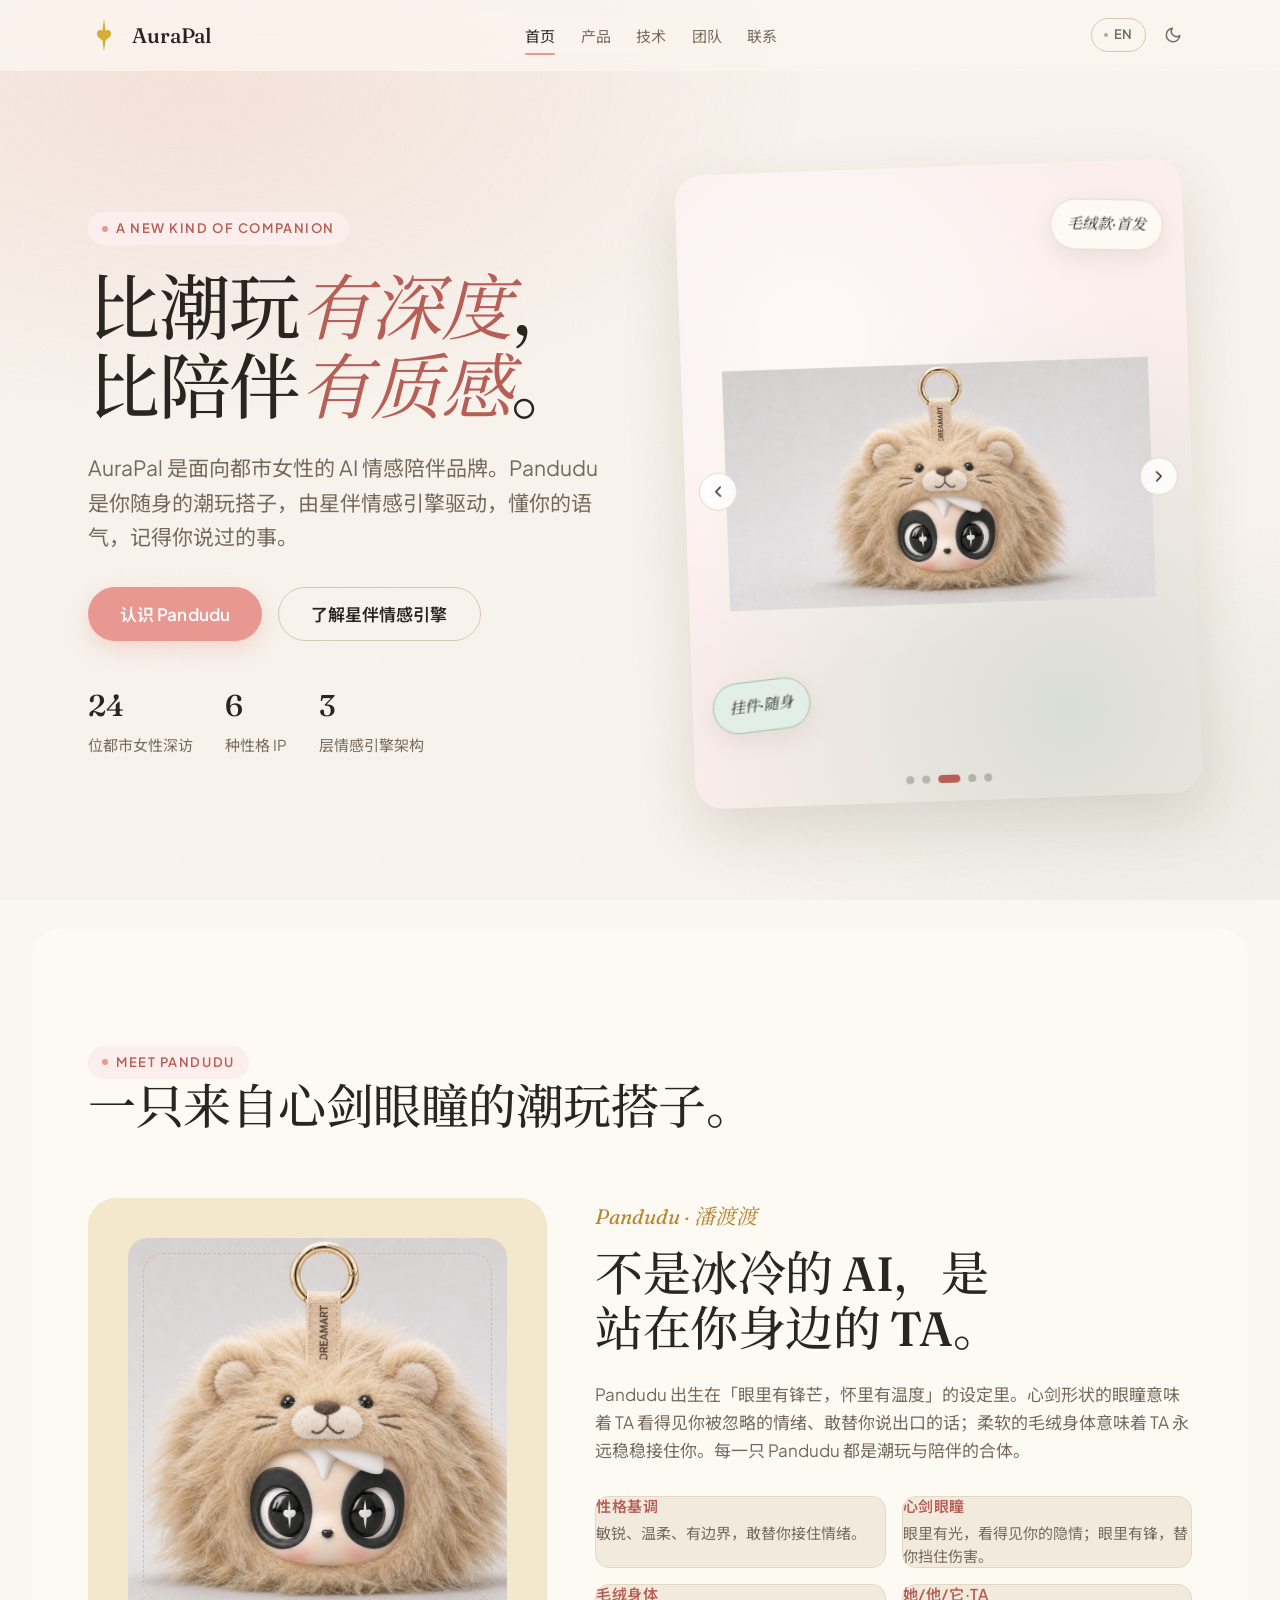
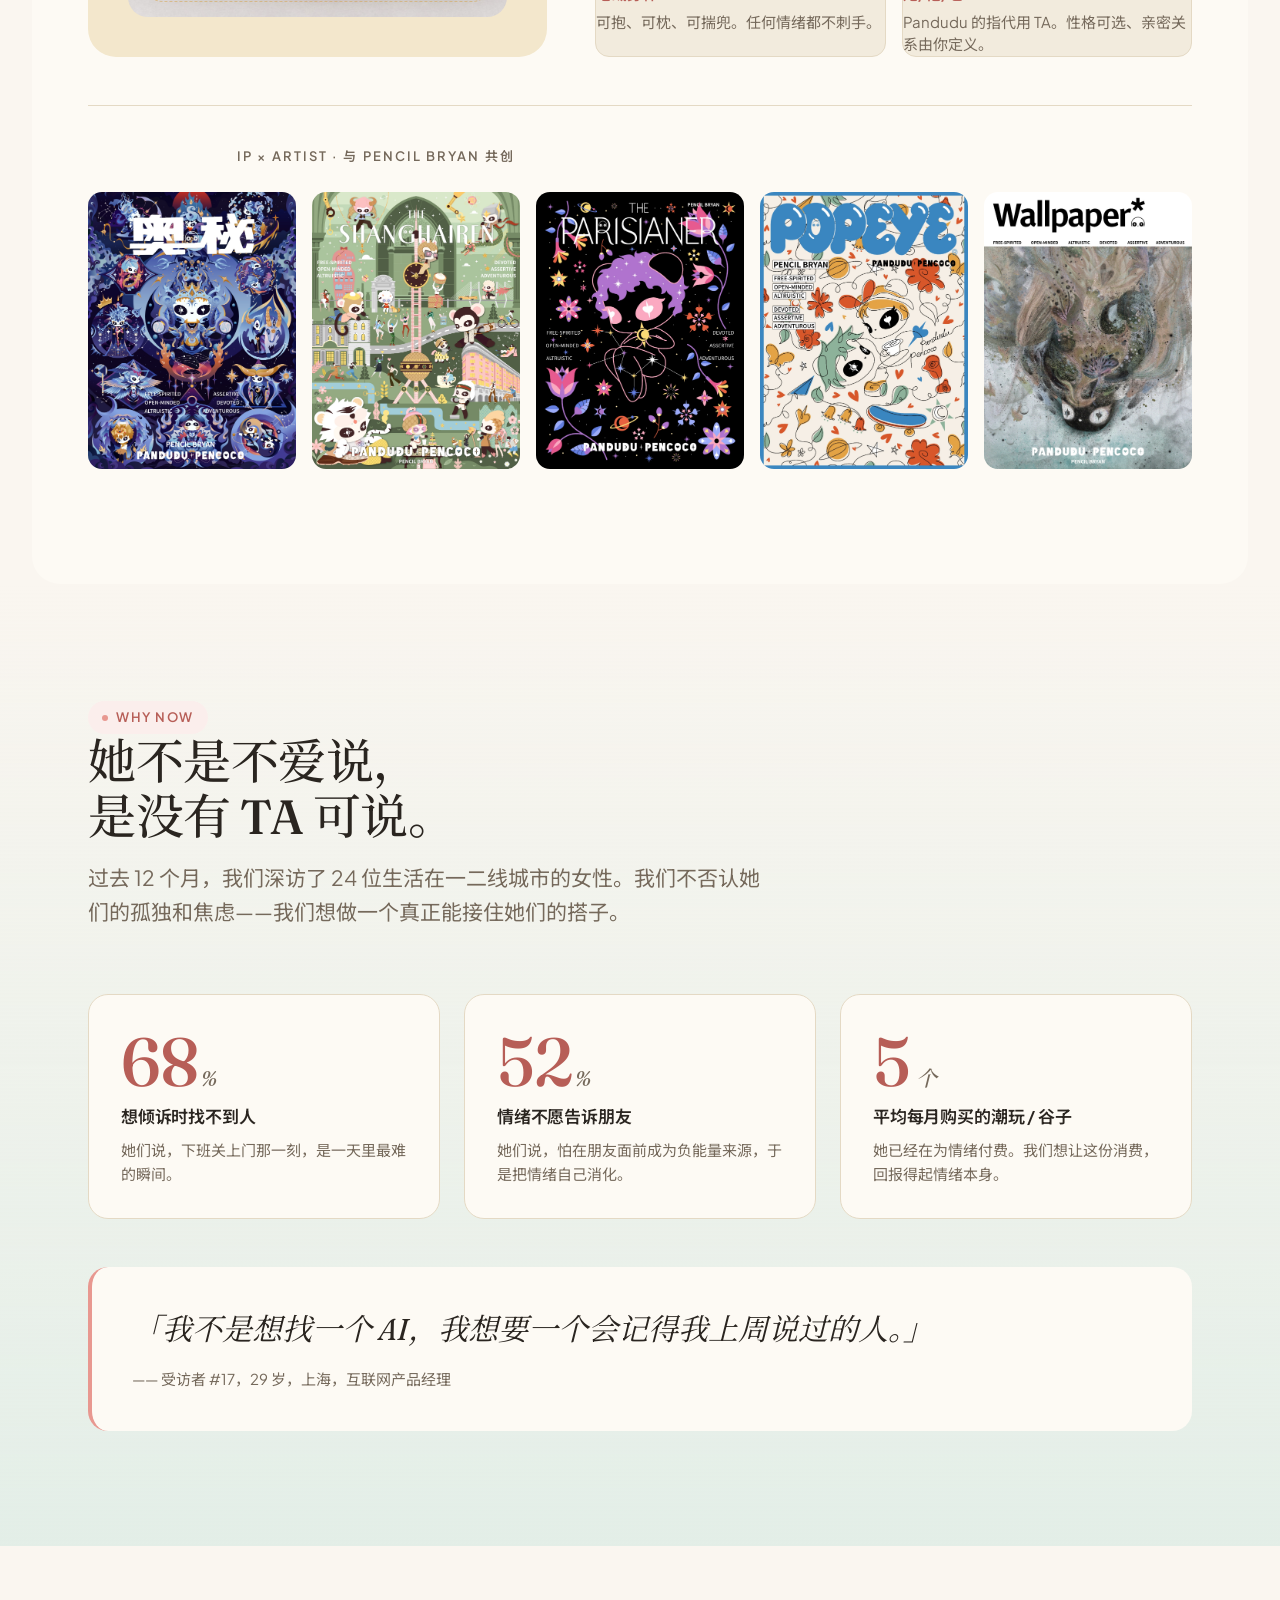
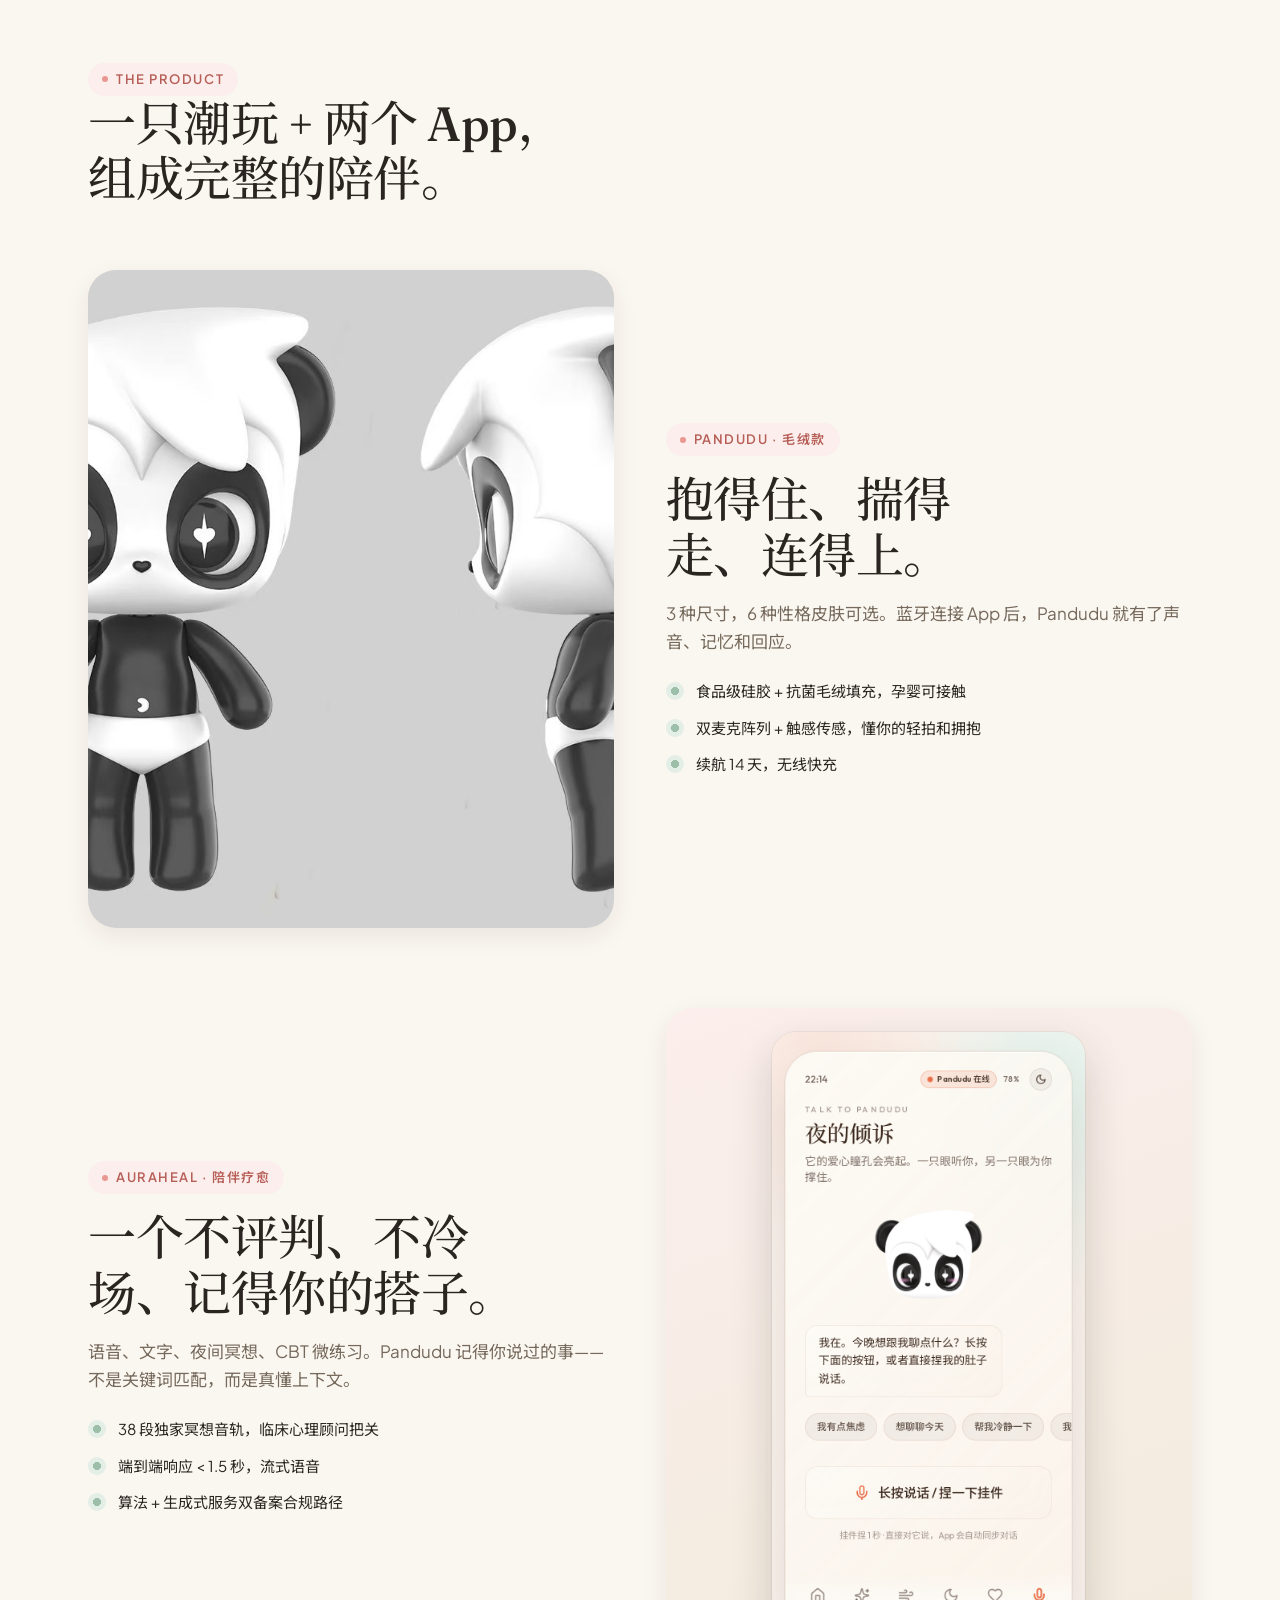
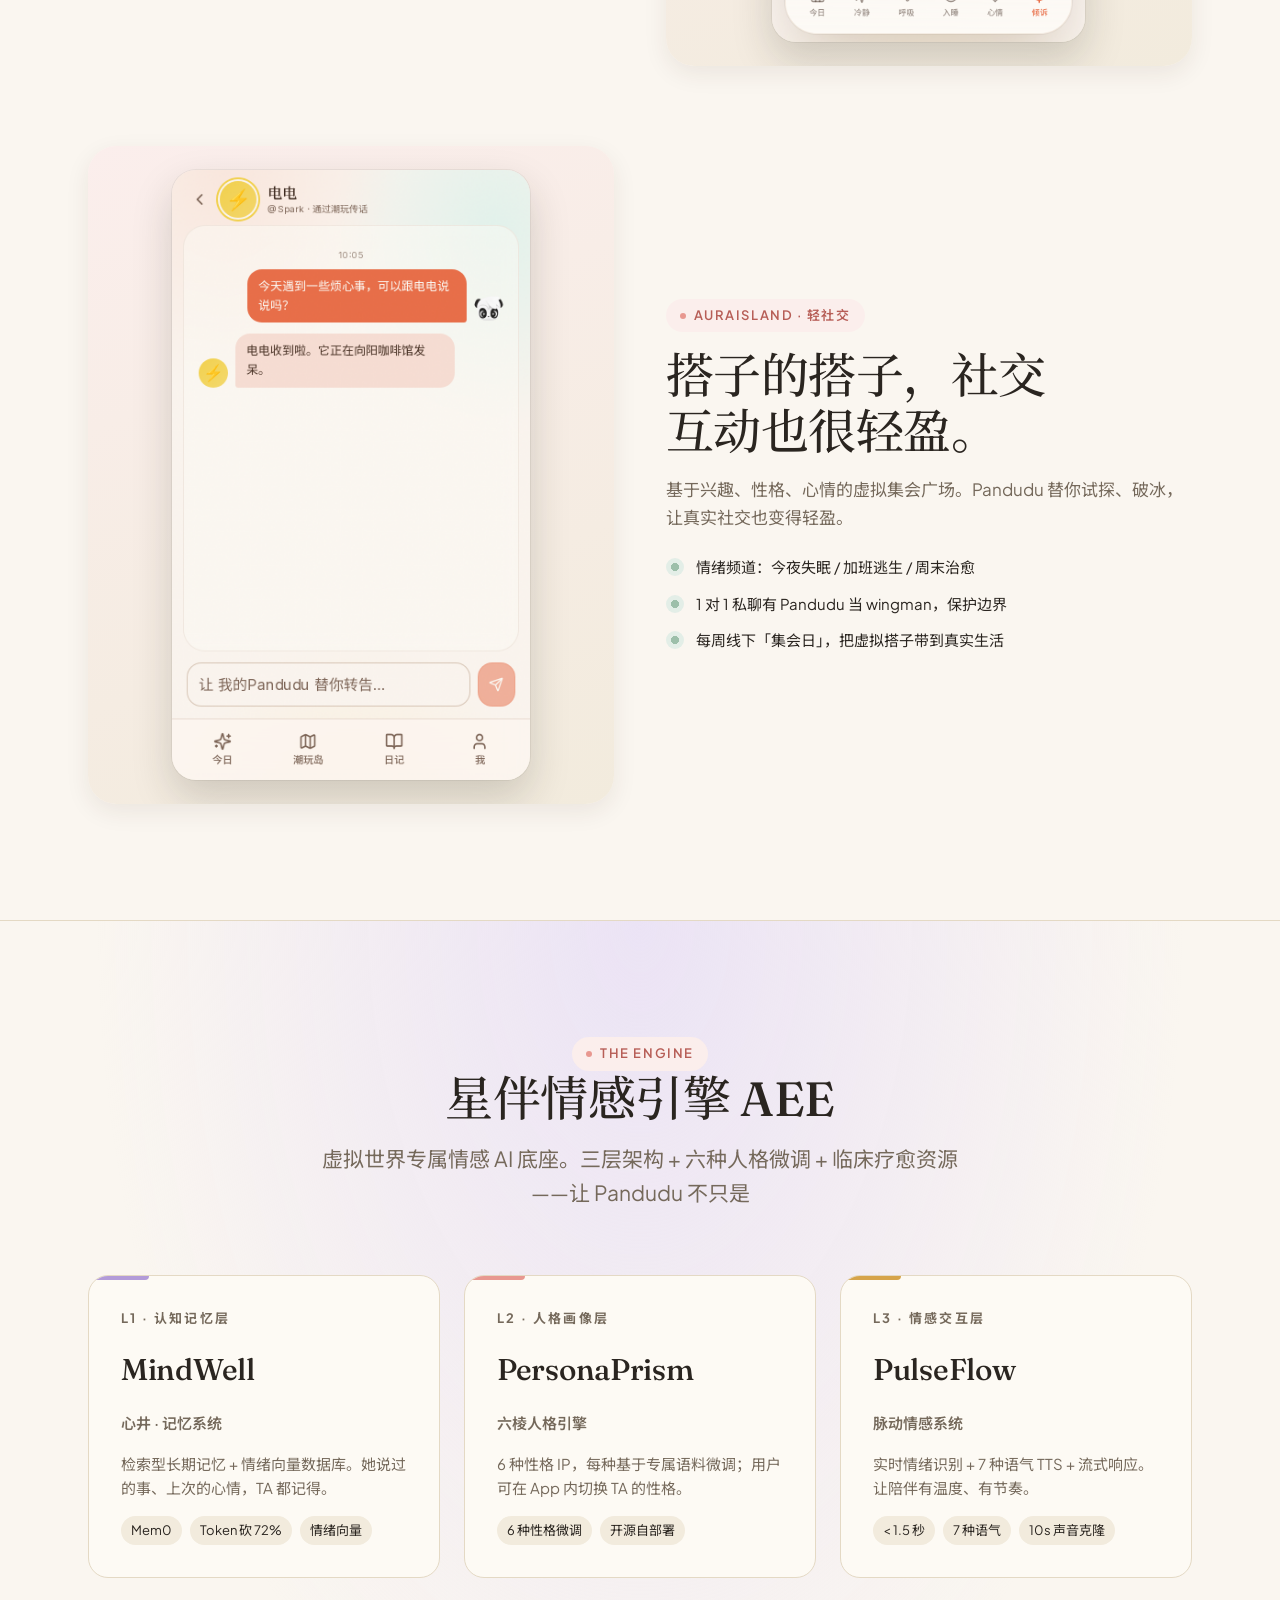
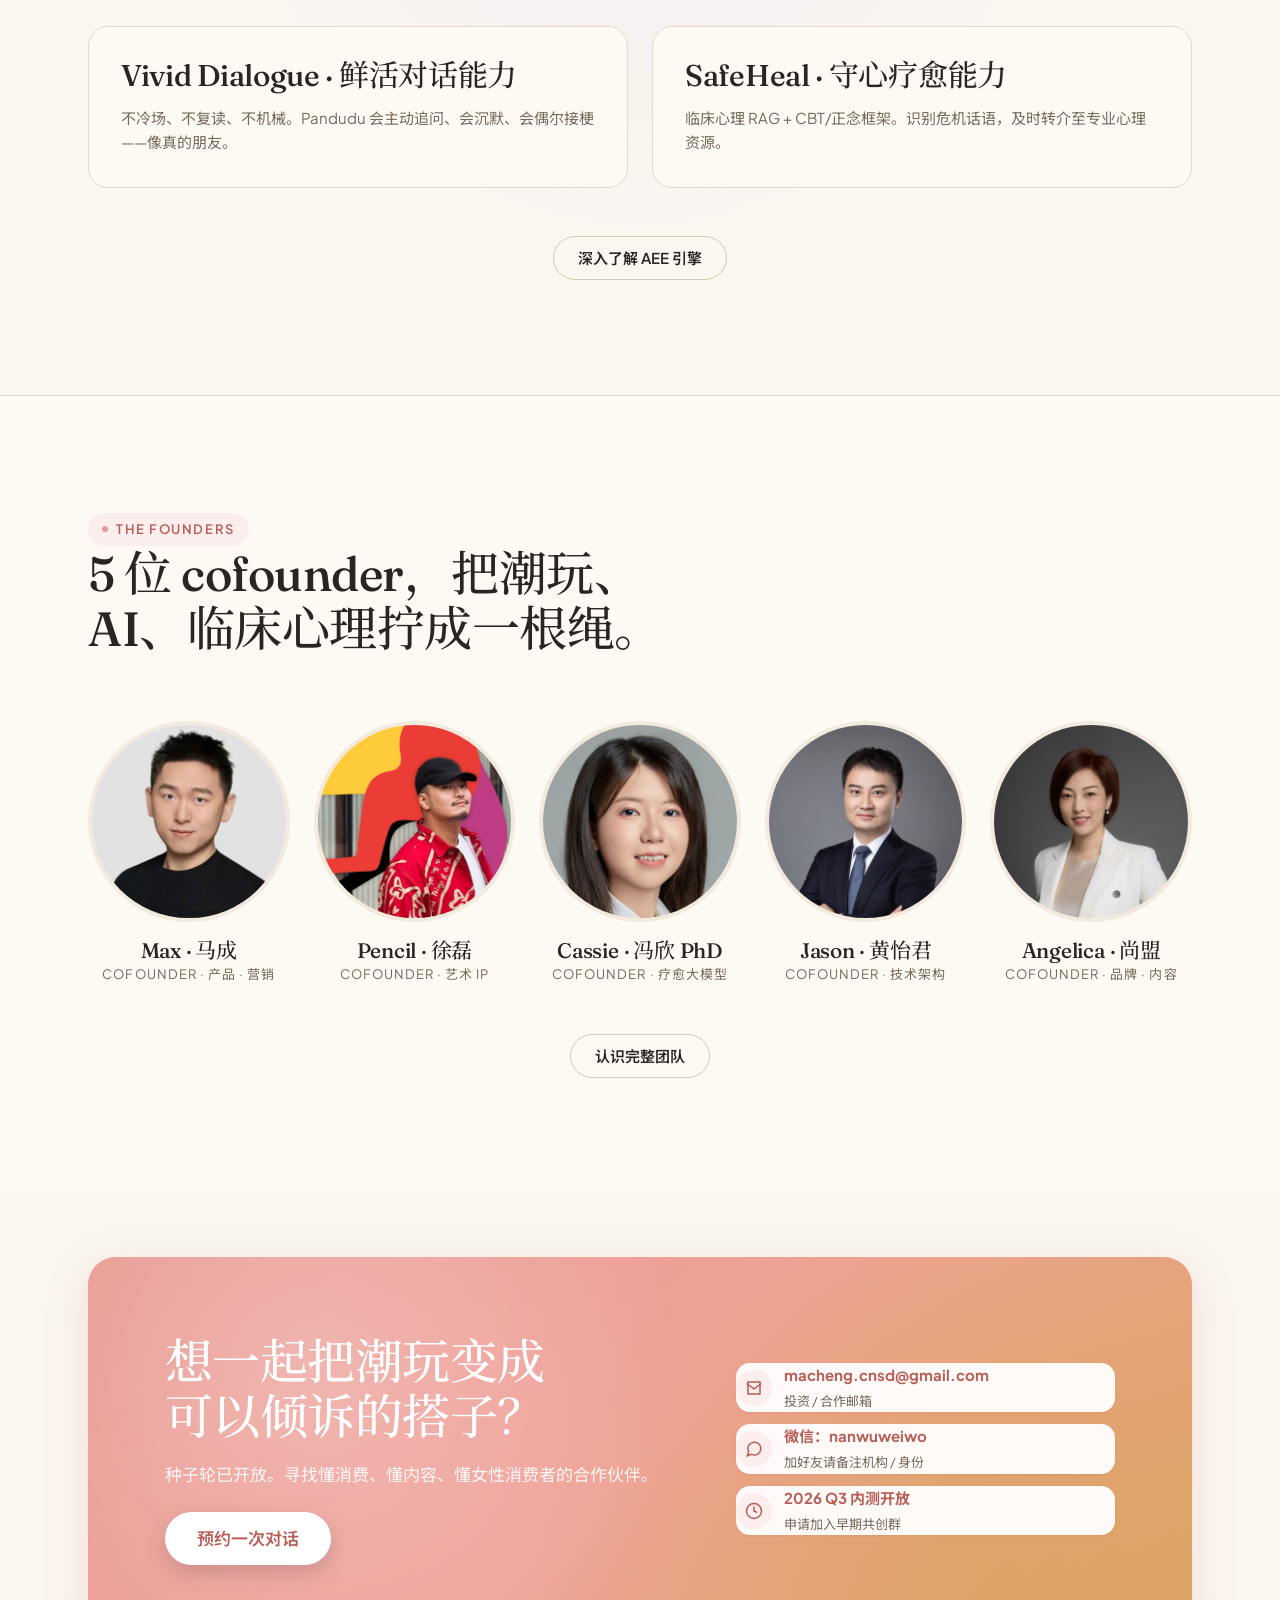
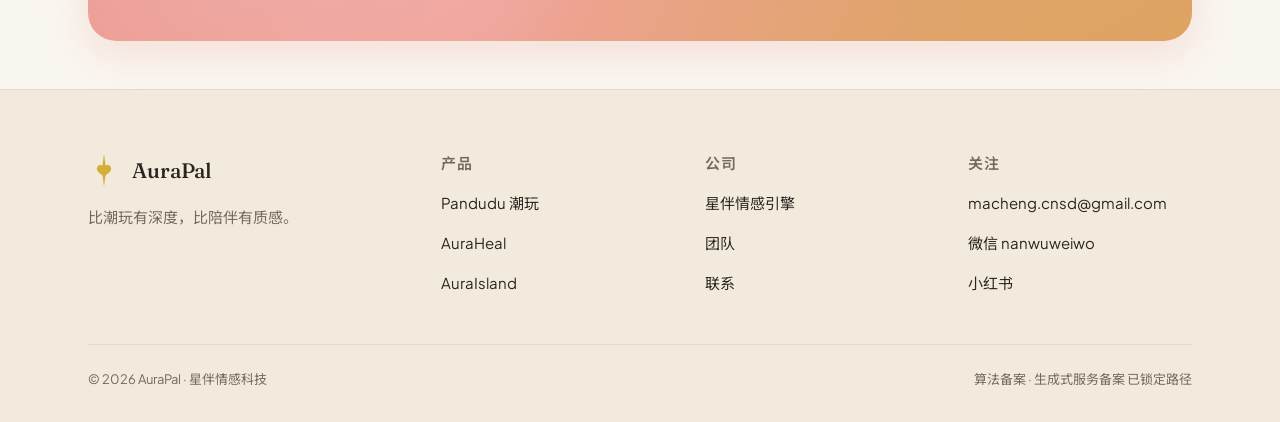
==== commit f3a18194: "Refine og:description for target audience Updated the og:description meta tag to specify the target " ====
--- a/index.html
+++ b/index.html
@@ -6,7 +6,7 @@
     <title>AuraPal · 比潮玩有深度，比陪伴有质感</title>
     <meta name="description" content="AuraPal 是面向都市女性的 AI 情感陪伴品牌。Pandudu 是你随身的潮玩搭子，由星伴情感引擎驱动，提供有温度、有边界的对话与守护。" />
     <meta property="og:title" content="AuraPal · 比潮玩有深度，比陪伴有质感" />
-    <meta property="og:description" content="AuraPal 是面向都市女性的 AI 情感陪伴品牌。" />
+    <meta property="og:description" content="AuraPal 是面向都市白领女性的 AI 情感陪伴品牌。" />
     <meta property="og:type" content="website" />
     <link rel="icon" type="image/svg+xml" href="assets/favicon.svg" />
     <link rel="preconnect" href="https://fonts.googleapis.com" />
